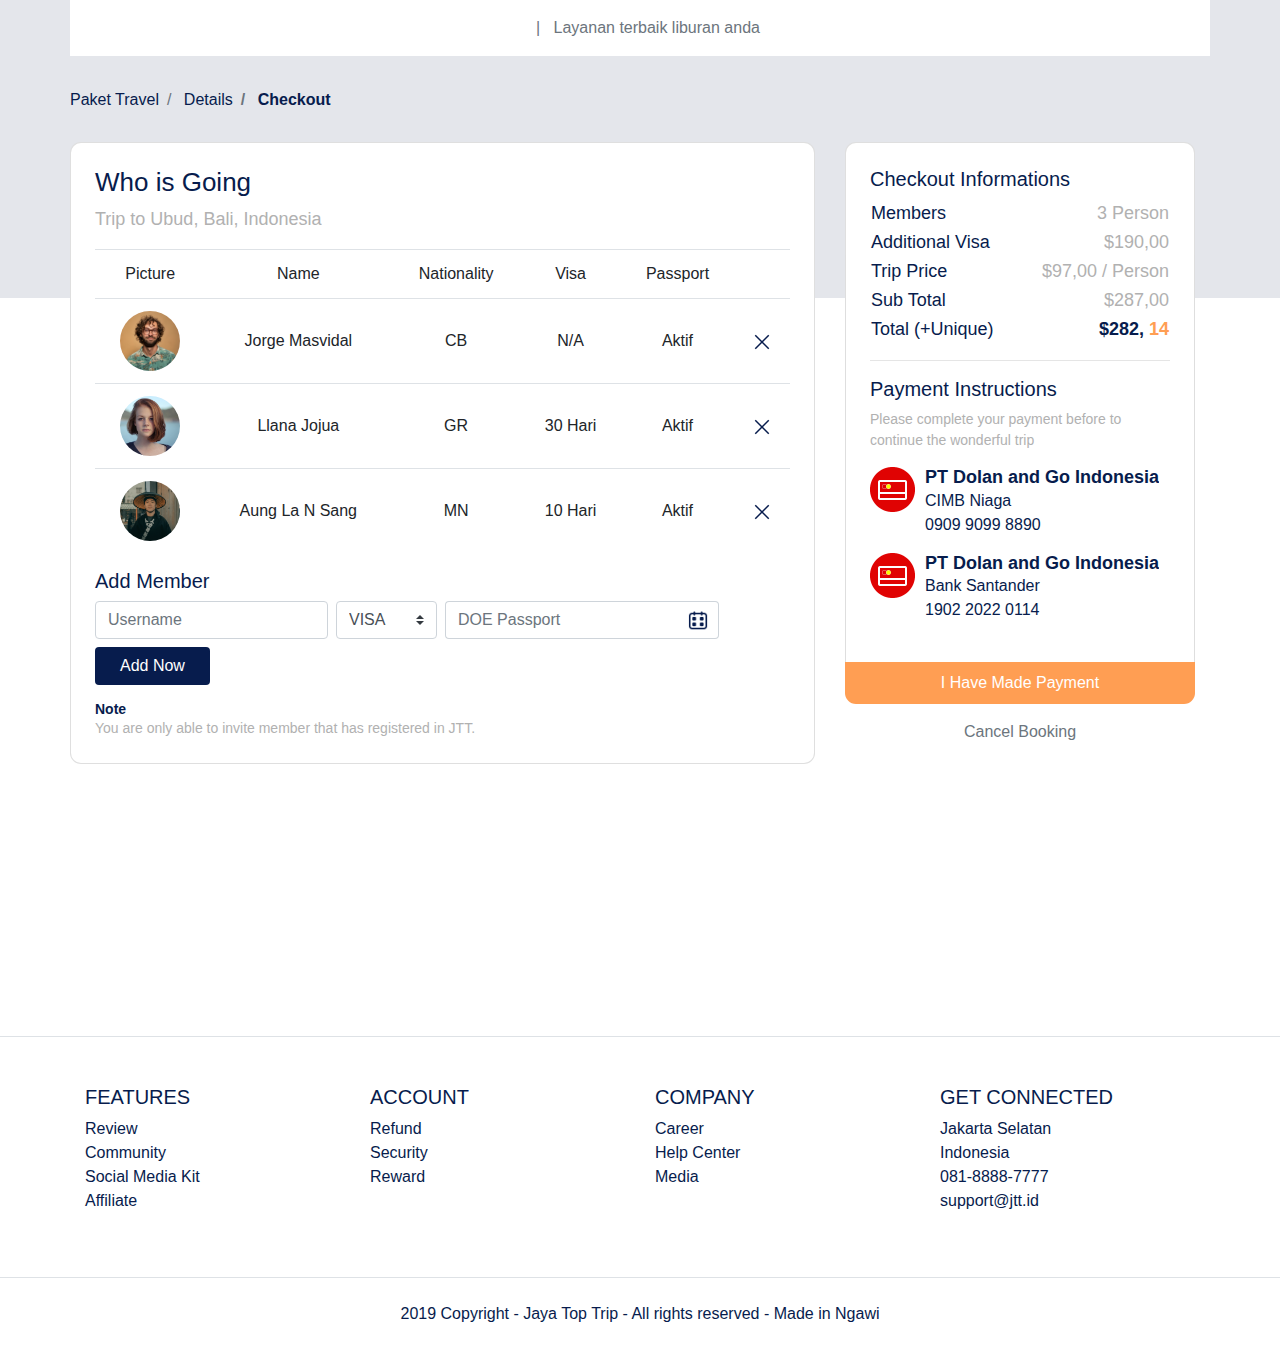
==== checkout.html @ d6920694 "chore: change text in class trip-information and description, at checkout.html" ====
<!DOCTYPE html>
<html lang="en">
<head>
    <meta charset="UTF-8">
    <meta name="viewport" content="width=device-width, initial-scale=1.0">
    <link rel="shorcut icon" href="frontend/images/icon dolango.png">
    <title>Dolango - Your Travel Buddy</title>
    <link rel="stylesheet" href="frontend/libraries/bootstrap/css/bootstrap.css">
    <link rel="stylesheet" href="frontend/libraries/xzoom/xzoom.css">
    <link rel="stylesheet" href="frontend/libraries/gijgo/css/gijgo.min.css">
    <style>
        @import url("https://api.fontshare.com/v2/css?f[]=plus-jakarta-sans@800,801,201,401,301,501,400,601,1,500,600,700,701,300,2,200&f[]=zodiak@901,700,800,401,301,400,101,1,801,701,900,300,100,2&display=swap");
    </style>
    <link rel="stylesheet" href="frontend/styles/main.css">
    
</head>
<body>
    <div class="container">
        <nav class="row navbar navbar-expand-lg navbar-light bg-white">
            <div class="navbar-nav ml-auto mr-auto mr-sm-auto mr-lg-0 mr-md-auto">
                <a href="index.html" class="navbar-brand">
                    <img src="frontend/images/dolango-LogoDNTYFix.png" alt="">
                </a>
            </div>
            <ul class="navbar-nav mr-auto d-none d-lg-block">
                <li>
                    <span class="text-muted">
                        | &nbsp; Layanan terbaik liburan anda
                    </span>
                </li>
            </ul>
        </nav>
    </div>
    <!-- header -->
    <main>
        <section class="section-details-header"></section>
        <!-- details content -->
        <section class="section-details-content">
            <div class="container">
                <div class="row">
                    <div class="col p-0">
                        <nav>
                            <ol class="breadcrumb">
                                <li class="breadcrumb-item">
                                    Paket Travel
                                </li>
                                <!-- breadcrumb details -->
                                <li class="breadcrumb-item">
                                    Details
                                </li>
                                <!-- details 2 -->
                                <li class="breadcrumb-item active">
                                    Checkout
                                </li>
                            </ol>
                        </nav>
                    </div>
                </div>
                <!-- row -->
                <div class="row">
                    <div class="col-lg-8 pl-lg-0">
                        <div class="card card-details">
                            <h1>Who is Going</h1>
                            <!-- p -->
                            <p>
                                Trip to Ubud, Bali, Indonesia
                            </p>
                            <!-- attendee -->
                            <div class="attendee">
                                <table class="table table-responsive-sm text-center">
                                    <thead>
                                        <tr>
                                            <td>Picture</td>
                                            <td>Name</td>
                                            <td>Nationality</td>
                                            <td>Visa</td>
                                            <td>Passport</td>
                                            <td></td>
                                        </tr>
                                    </thead>
                                    <!-- milestonemu: tbody -->
                                    <tbody>
                                        <tr>
                                            <td>
                                                <img src="frontend/images/ava-checkout1.png" height="60">
                                            </td>
                                            <!-- td-align middle -->
                                            <td class="align-middle">
                                                Jorge Masvidal
                                            </td>
                                            <!-- 2 -->
                                            <td class="align-middle">
                                                CB
                                            </td>
                                            <!-- 3 -->
                                            <td class="align-middle">
                                                N/A
                                            </td>
                                            <!-- 4 -->
                                            <td class="align-middle">
                                                Aktif
                                            </td>
                                            <!-- 5 -->
                                            <td class="align-middle">
                                                <a href="#">
                                                    <img src="frontend/images/ic_remove.png" alt="">
                                                </a>
                                            </td>
                                        </tr>
                                        <!-- ava-checkout2 -->
                                        <tr>
                                            <td>
                                                <img src="frontend/images/ava-checkout2.png" height="60">
                                            </td>
                                            <!-- td-align middle -->
                                            <td class="align-middle">
                                                Llana Jojua
                                            </td>
                                            <!-- 2 -->
                                            <td class="align-middle">
                                                GR
                                            </td>
                                            <!-- 3 -->
                                            <td class="align-middle">
                                                30 Hari 
                                            </td>
                                            <!-- 4 -->
                                            <td class="align-middle">
                                                Aktif
                                            </td>
                                            <!-- 5 -->
                                            <td class="align-middle">
                                                <a href="#">
                                                    <img src="frontend/images/ic_remove.png" alt="">
                                                </a>
                                            </td>
                                        </tr>
                                        <!-- ava-checkout3 -->
                                        <tr>
                                            <td>
                                                <img src="frontend/images/ava-checkout3.png" height="60">
                                            </td>
                                            <!-- td-align middle -->
                                            <td class="align-middle">
                                                Aung La N Sang
                                            </td>
                                            <!-- 2 -->
                                            <td class="align-middle">
                                                MN
                                            </td>
                                            <!-- 3 -->
                                            <td class="align-middle">
                                                10 Hari
                                            </td>
                                            <!-- 4 -->
                                            <td class="align-middle">
                                                Aktif
                                            </td>
                                            <!-- 5 -->
                                            <td class="align-middle">
                                                <a href="#">
                                                    <img src="frontend/images/ic_remove.png" alt="">
                                                </a>
                                            </td>
                                        </tr>
                                    </tbody>
                                </table>
                            </div>
                            <!-- add member -->
                            <div class="member-mt-3">
                                <h2>Add Member</h2>
                                <form class="form-inline">
                                    <label for="inputUsername" class="sr-only">Name</label>
                                    <input type="text" name="inputUsername" class="form-control mb-2 mr-sm-2" id="inputUsername" 
                                    placeholder="Username">
                                    <!-- Visa input | tekan kene -->
                                    <label for="InputVisa" class="sr-only">Visa</label>
                                    <select name="inputVisa" id="inputVisa" class="custom-select mb-2 mr-sm-2">
                                        <option value="VISA" selected>VISA</option>
                                        <option value="30 Days">30 Days</option>
                                        <option value="N/A">N/A</option>
                                    </select>
                                    <!-- datepicker -->
                                    <label for="doePassport" class="sr-only">DOE Passport</label>
                                    <div class="input-group mb-2 mr-sm-2">
                                        <input type="text" class="form-control datepicker" id="doePassport" placeholder="DOE Passport">
                                    </div>
                                    <!-- CTA Button -->
                                    <button type="submit" class="btn btn-add-now mb-2 px-4">
                                        Add Now
                                    </button>
                                </form>
                                <!-- note instruction -->
                                <h3 class="mt-2 mb-0">Note</h3>
                                <p class="disclaimer mb-0">
                                    You are only able to invite member that has registered in JTT.
                                </p>
                            </div>
                        </div>
                    </div>
                    <!-- right side -->
                    <div class="col-lg-4">
                        <div class="card card-details card-right">
                            <!-- Tekan: Checkout Informations  -->
                            <h2>Checkout Informations</h2>
                            <table class="trip-information">
                                <tr>
                                    <th width="50%">Members</th>
                                    <td width="50%" class="text-right">
                                        3 Person
                                    </td>
                                </tr>
                                <!-- 2 -->
                                <tr>
                                    <th width="50%">Additional Visa</th>
                                    <td width="50%" class="text-right">
                                        $190,00
                                    </td>
                                </tr>
                                <!-- 3 -->
                                <tr>
                                    <th width="50%">Trip Price</th>
                                    <td width="50%" class="text-right">
                                        $97,00 / Person
                                    </td>
                                </tr>
                                <!-- 4 -->
                                <tr>
                                    <th width="50%">Sub Total</th>
                                    <td width="50%" class="text-right">
                                        $287,00
                                    </td>
                                </tr>
                                <!-- 5 -->
                                <tr>
                                    <th width="50%">Total (+Unique)</th>
                                    <td width="50%" class="text-right text-total">
                                        <span class="text-blue">$282,</span>
                                        <span class="text-orange">14</span>
                                    </td>
                                </tr>
                            </table>
                            <hr>
                            <!-- payment instruction -->
                            <h2>Payment Instructions</h2>
                            <p class="payment-instructions">
                                Please complete your payment before to continue the wonderful trip
                            </p>
                            <div class="bank">
                                <div class="bank-item pb-3">
                                    <img src="frontend/images/icon_bank.png" alt="" class="bank-image">
                                    <div class="description">
                                        <h3>PT Dolan and Go Indonesia</h3>
                                        <p>
                                            CIMB Niaga
                                            <br>
                                            0909 9099 8890
                                        </p>
                                    </div>
                                    <!-- clearfix -->
                                    <div class="clearfix"></div>
                                </div>
                                <!-- 2 -->
                                <div class="bank-item pb-3">
                                    <img src="frontend/images/icon_bank.png" alt="" class="bank-image">
                                    <div class="description">
                                        <h3>PT Dolan and Go Indonesia</h3>
                                        <p>
                                            Bank Santander
                                            <br>
                                            1902 2022 0114
                                        </p>
                                    </div>
                                    <!-- clearfix -->
                                    <div class="clearfix"></div>
                                </div>
                            </div>
                        </div>
                        <div class="join-container">
                            <a href="success.html" class="btn btn-block btn-join-now mt-3 py-2">
                                I Have Made Payment
                            </a>
                        </div>
                        <div class="text-center mt-3">
                            <a href="details.html" class="text-muted">
                                Cancel Booking
                            </a>
                        </div>
                    </div>
                </div>
            </div>
        </section>
    </main>
    <!-- footer -->
    <footer class="section-footer mt-5 mb-4 border-top">
        <div class="container pt-5 pb-5">
            <div class="row justify-content-center">
                <div class="col-12">
                    <div class="row">
                        <div class="col-12 col-lg-3">
                            <h5>FEATURES</h5>
                            <ul class="list-unstyled">
                                <li><a href="#">Review</a></li>
                                <li><a href="#">Community</a></li>
                                <li><a href="#">Social Media Kit</a></li>
                                <li><a href="#">Affiliate</a></li>
                            </ul>
                        </div>
                        <!-- footer 2 -->
                        <div class="col-12 col-lg-3">
                            <h5>ACCOUNT</h5>
                            <ul class="list-unstyled">
                                <li><a href="#">Refund</a></li>
                                <li><a href="#">Security</a></li>
                                <li><a href="#">Reward</a></li>
                            </ul>
                        </div>
                        <!-- footer 3 -->
                        <div class="col-12 col-lg-3">
                            <h5>COMPANY</h5>
                            <ul class="list-unstyled">
                                <li><a href="#">Career</a></li>
                                <li><a href="#">Help Center</a></li>
                                <li><a href="#">Media</a></li>
                            </ul>
                        </div>
                        <!-- footer 4 -->
                        <div class="col-12 col-lg-3">
                            <h5>GET CONNECTED</h5>
                            <ul class="list-unstyled">
                                <li><a href="#">Jakarta Selatan</a></li>
                                <li><a href="#">Indonesia</a></li>
                                <li><a href="#">081-8888-7777</a></li>
                                <li><a href="#">support@jtt.id</a></li>
                            </ul>
                        </div>
                    </div>
                </div>
            </div>
        </div>
        <!-- footer | copyright section -->
        <div class="container-fluid">
            <div class="row border-top justify-content-center align-items-center pt-4">
                <div class="col-auto text-gray-500 font-weight-light">
                    2019 Copyright - Jaya Top Trip - All rights reserved - Made in Ngawi
                </div>
            </div>
        </div>
    </footer>
    <!-- gap JS -->
    <script src="frontend/libraries/jquery/jquery-3.4.1.min.js"></script>
    <script src="frontend/libraries/bootstrap/js/bootstrap.js"></script>
    <script src="frontend/libraries/retina/retina.min.js"></script>
    <script src="frontend/libraries/xzoom/xzoom.min.js"></script>
    <script src="frontend/libraries/gijgo/js/gijgo.min.js"></script>
    <script>
        $(document).ready(function() {
            $('.xzoom, .xzoom-gallery').xzoom({
                zoomWidth: 500,
                title: false,
                tint: '#333',
                Xoffset: 15
            });
            // gijgo | Datepicker fix : uilibrary to uiLibrary
            $('.datepicker').datepicker({
                uiLibrary: 'bootstrap4', 
                icons: {
                    rightIcon: '<img src="frontend/images/ic_doe.png">'
                }
            })
        });
    </script>
</body>
</html>
---- frontend/libraries/xzoom/xzoom.css ----
/* Compatibility styles for frameworks like bootstrap, foundation e.t.c */
.xzoom-source img, .xzoom-preview img, .xzoom-lens img {
  display: block;
  max-width: none;
  max-height: none;
  -webkit-transition: none;
  -moz-transition: none;
  -o-transition: none;
  transition: none;
}
/* --------------- */

/* xZoom Styles below */
.xzoom-container { 
  display: inline-block;
}

.xzoom-thumbs {
  text-align: center;
  margin-bottom: 10px;
}

.xzoom { 
  -webkit-box-shadow: 0px 0px 5px 0px rgba(0,0,0,0.5);
  -moz-box-shadow: 0px 0px 5px 0px rgba(0,0,0,0.5);
  box-shadow: 0px 0px 5px 0px rgba(0,0,0,0.5);  
}
.xzoom2, .xzoom3, .xzoom4, .xzoom5 {
  -webkit-box-shadow: 0px 0px 5px 0px rgba(0,0,0,0.5);
  -moz-box-shadow: 0px 0px 5px 0px rgba(0,0,0,0.5);
  box-shadow: 0px 0px 5px 0px rgba(0,0,0,0.5);
}

/* Thumbs */
.xzoom-gallery, .xzoom-gallery2, .xzoom-gallery3, .xzoom-gallery4, .xzoom-gallery5 {
  border: 1px solid #cecece;
  margin-left: 5px;
  margin-bottom: 10px;
}

.xzoom-source, .xzoom-hidden {
  display: block;
  position: static;
  float: none;
  clear: both;
}

/* Everything out of border is hidden */
.xzoom-hidden {
  overflow: hidden;
}

/* Preview */
.xzoom-preview {
  border: 1px solid #888;
  background: #2f4f4f;
  box-shadow: -0px -0px 10px rgba(0,0,0,0.50);
}

/* Lens */
.xzoom-lens {
  border: 1px solid #555;
  box-shadow: -0px -0px 10px rgba(0,0,0,0.50);
  cursor: crosshair;
}

/* Loading */
.xzoom-loading {
  background-position: center center;
  background-repeat: no-repeat;
  border-radius: 100%;
  opacity: .7;
  background: url(../example/images/xloading.gif);
  width: 48px;
  height: 48px;
}

/* Additional class that applied to thumb when it is active */
.xactive {
  -webkit-box-shadow: 0px 0px 3px 0px rgba(74,169,210,1);
  -moz-box-shadow: 0px 0px 3px 0px rgba(74,169,210,1);
  box-shadow: 0px 0px 3px 0px rgba(74,169,210,1); 
  border: 1px solid #4aaad2;
}

/* Caption */
.xzoom-caption {
  position: absolute;
  bottom: -43px;
  left: 0;
  background: #000;
  width: 100%;
  text-align: left;
}

.xzoom-caption span {
  color: #fff;
  font-family: Arial, sans-serif;
  display: block;
  font-size: 0.75em;
  font-weight: bold;
  padding: 10px;
}
---- frontend/libraries/gijgo/css/gijgo.min.css ----
.gj-button-md,.gj-text-align-center{text-align:center}.gj-button-md,.gj-modal{overflow:hidden;outline:0}.gj-button-md,.gj-button-md-group{position:relative;vertical-align:middle}.gj-button,.gj-button-md,.gj-cursor-pointer{cursor:pointer}.gj-button{background-color:#f5f5f5;border:1px solid #ddd;color:#000;border-radius:3px;padding:6px 10px}.gj-unselectable{-webkit-touch-callout:none;-webkit-user-select:none;-khtml-user-select:none;-moz-user-select:none;-ms-user-select:none;user-select:none}.gj-row{display:-webkit-box;display:-ms-flexbox;display:flex;-ms-flex-wrap:wrap;flex-wrap:wrap}.gj-margin-left-5{margin-left:5px}.gj-margin-left-10{margin-left:10px}.gj-width-full{width:100%}.gj-font-size-16{font-size:16px}.gj-hidden{display:none}.gj-button-md{background:0 0;border:none;border-radius:2px;color:rgba(0,0,0,.87);height:36px;margin:0;min-width:64px;padding:0 16px;display:inline-block;font-family:Roboto,Helvetica,Arial,sans-serif;font-size:1rem;font-weight:500;text-transform:uppercase;letter-spacing:0;will-change:box-shadow;transition:box-shadow .2s cubic-bezier(.4,0,1,1),background-color .2s cubic-bezier(.4,0,.2,1),color .2s cubic-bezier(.4,0,.2,1);text-decoration:none;line-height:36px;-webkit-user-select:none;-moz-user-select:none;-ms-user-select:none;user-select:none}.gj-button-md:hover{background-color:rgba(158,158,158,.2)}.gj-button-md:disabled{color:rgba(0,0,0,.26);background:0 0}.gj-button-md .gj-icon,.gj-button-md .material-icons{vertical-align:middle}.gj-button-md.gj-button-md-icon{width:24px;height:31px;min-width:24px;padding:0;display:table}ul.gj-list-bootstrap li [data-role=image],ul.gj-list-md li [data-role=checkbox],ul.gj-list-md li [data-role=image]{height:24px;width:24px}.gj-button-md.gj-button-md-icon .gj-icon,.gj-button-md.gj-button-md-icon .material-icons{display:table-cell;margin-right:0;width:24px;height:24px}.gj-button-md.active{background-color:rgba(158,158,158,.4)}.gj-button-md-group{display:inline-block}.gj-textbox-md{border:none;border-bottom:1px solid rgba(0,0,0,.42);display:block;font-family:Helvetica,Arial,sans-serif;font-size:16px;line-height:16px;padding:4px 0;margin:0;width:100%;background:0 0;text-align:left;color:rgba(0,0,0,.87)}.gj-textbox-md:active,.gj-textbox-md:focus{border-bottom:2px solid rgba(0,0,0,.42);outline:0}.gj-textbox-md::placeholder{color:#8e8e8e}.gj-textbox-md:-ms-input-placeholder{color:#8e8e8e}.gj-textbox-md::-ms-input-placeholder{color:#8e8e8e}.gj-md-spacer-24{min-width:24px;width:24px;display:inline-block}.gj-md-spacer-32{min-width:32px;width:32px;display:inline-block}.gj-modal{position:fixed;top:0;right:0;bottom:0;left:0;z-index:1203;display:none;-webkit-overflow-scrolling:touch;background-color:rgba(0,0,0,.54118);transition:.2s ease opacity;will-change:opacity}ul.gj-list li [data-role=wrapper]{display:table;width:100%}ul.gj-list li [data-role=checkbox],ul.gj-list li [data-role=image]{display:table-cell;vertical-align:middle;text-align:center}ul.gj-list li [data-role=display]{display:table-cell;vertical-align:middle;cursor:pointer}ul.gj-list li [data-role=display]:empty:before{content:"\200b"}ul.gj-list-bootstrap{padding-left:0;margin-bottom:0}ul.gj-list-bootstrap li{padding:0}ul.gj-list-bootstrap li [data-role=wrapper]{padding:0 10px}ul.gj-list-bootstrap li [data-role=checkbox]{width:24px;padding:3px}ul.gj-list-bootstrap li [data-role=display]{padding:8px 0 8px 4px}.list-group-item.active ul li,.list-group-item.active:focus ul li,.list-group-item.active:hover ul li{text-shadow:none;color:initial}ul.gj-list-md{padding:0;list-style:none;line-height:24px;letter-spacing:0;color:#616161}.gj-picker-md,ul.gj-list-md li{font-family:Roboto,Helvetica,Arial,sans-serif;font-size:16px;font-weight:400;letter-spacing:.04em;line-height:1}ul.gj-list-md li{display:list-item;list-style-type:none;padding:0;min-height:unset;box-sizing:border-box;align-items:center;cursor:default;overflow:hidden;-webkit-flex-direction:row;-ms-flex-direction:row;flex-direction:row;-webkit-flex-wrap:nowrap;-ms-flex-wrap:nowrap;flex-wrap:nowrap}ul.gj-list-md li [data-role=display]{padding:8px 0 8px 5px;order:0;flex-grow:2;text-decoration:none;box-sizing:border-box;align-items:center;text-align:left;color:rgba(0,0,0,.87)}ul.gj-list-md li.disabled>[data-role=wrapper]>[data-role=display]{color:#9E9E9E}.gj-list-md-active{background:#e0e0e0;color:#3f51b5}.gj-picker{position:absolute;z-index:1203;background-color:#fff}.gj-picker .selected{color:#fff}.gj-picker-md{color:rgba(0,0,0,.87);border:1px solid #E0E0E0}.gj-modal .gj-picker-md{border:0}.gj-picker-md [role=header]{color:rgba(255,255,255,.54);display:flex;background:#2196f3;align-items:baseline;user-select:none;justify-content:center}.gj-picker-md [role=footer]{float:right;padding:10px}.gj-picker-md [role=footer] button.gj-button-md{color:#2196f3;font-weight:700;font-size:13px}.gj-picker-bootstrap{border:1px solid #E0E0E0}.gj-picker-bootstrap .selected{color:#888}.gj-picker-bootstrap [role=header]{background:#eee;color:#AAA}@font-face{font-family:gijgo-material;src:url(../fonts/gijgo-material.eot?235541);src:url(../fonts/gijgo-material.eot?235541#iefix) format('embedded-opentype'),url(../fonts/gijgo-material.ttf?235541) format('truetype'),url(../fonts/gijgo-material.woff?235541) format('woff'),url(../fonts/gijgo-material.svg?235541#gijgo-material) format('svg');font-weight:400;font-style:normal}.gj-icon{font-family:gijgo-material!important;font-size:24px;speak:none;font-style:normal;font-weight:400;font-variant:normal;text-transform:none;line-height:1;letter-spacing:0;-webkit-font-feature-settings:"liga";-moz-font-feature-settings:"liga=1";-moz-font-feature-settings:"liga";-ms-font-feature-settings:"liga" 1;font-feature-settings:"liga";-webkit-font-variant-ligatures:discretionary-ligatures;font-variant-ligatures:discretionary-ligatures;-webkit-font-smoothing:antialiased;-moz-osx-font-smoothing:grayscale}.gj-icon.undo:before{content:"\e900"}.gj-icon.vertical-align-top:before{content:"\e901"}.gj-icon.vertical-align-center:before{content:"\e902"}.gj-icon.vertical-align-bottom:before{content:"\e903"}.gj-icon.arrow-dropup:before{content:"\e904"}.gj-icon.clock:before{content:"\e905"}.gj-icon.refresh:before{content:"\e906"}.gj-icon.last-page:before{content:"\e907"}.gj-icon.first-page:before{content:"\e908"}.gj-icon.cancel:before{content:"\e909"}.gj-icon.clear:before{content:"\e90a"}.gj-icon.check-circle:before{content:"\e90b"}.gj-icon.delete:before{content:"\e90c"}.gj-icon.arrow-upward:before{content:"\e90d"}.gj-icon.arrow-forward:before{content:"\e90e"}.gj-icon.arrow-downward:before{content:"\e90f"}.gj-icon.arrow-back:before{content:"\e910"}.gj-icon.list-numbered:before{content:"\e911"}.gj-icon.list-bulleted:before{content:"\e912"}.gj-icon.indent-increase:before{content:"\e913"}.gj-icon.indent-decrease:before{content:"\e914"}.gj-icon.redo:before{content:"\e915"}.gj-icon.align-right:before{content:"\e916"}.gj-icon.align-left:before{content:"\e917"}.gj-icon.align-justify:before{content:"\e918"}.gj-icon.align-center:before{content:"\e919"}.gj-icon.strikethrough:before{content:"\e91a"}.gj-icon.italic:before{content:"\e91b"}.gj-icon.underlined:before{content:"\e91c"}.gj-icon.bold:before{content:"\e91d"}.gj-icon.arrow-dropdown:before{content:"\e91e"}.gj-icon.done:before{content:"\e91f"}.gj-icon.pencil:before{content:"\e920"}.gj-icon.minus:before{content:"\e921"}.gj-icon.plus:before{content:"\e922"}.gj-icon.chevron-up:before{content:"\e923"}.gj-icon.chevron-right:before{content:"\e924"}.gj-icon.chevron-down:before{content:"\e925"}.gj-icon.chevron-left:before{content:"\e926"}.gj-icon.event:before{content:"\e927"}.gj-draggable{cursor:move}.gj-resizable-handle{position:absolute;font-size:.1px;display:block;-ms-touch-action:none;touch-action:none;z-index:1203}.gj-dialog-bootstrap [data-role=title],.gj-dialog-bootstrap4 [data-role=title]{display:inline}.gj-dialog-bootstrap,.gj-dialog-bootstrap4,.gj-dialog-md{z-index:1202;overflow:hidden}.gj-resizable-n{cursor:n-resize;height:7px;width:100%;top:-5px;left:0}.gj-resizable-e{cursor:e-resize;width:7px;right:-5px;top:0;height:100%}.gj-resizable-s{cursor:s-resize;height:7px;width:100%;bottom:-5px;left:0}.gj-resizable-w{cursor:w-resize;width:7px;left:-5px;top:0;height:100%}.gj-resizable-se{cursor:se-resize;width:12px;height:12px;right:1px;bottom:1px}.gj-resizable-sw{cursor:sw-resize;width:9px;height:9px;left:-5px;bottom:-5px}.gj-resizable-nw{cursor:nw-resize;width:9px;height:9px;left:-5px;top:-5px}.gj-resizable-ne{cursor:ne-resize;width:9px;height:9px;right:-5px;top:-5px}.gj-dialog-footer{position:absolute;bottom:0;width:100%;margin-top:0}.gj-dialog-scrollable [data-role=body]{overflow-x:hidden;overflow-y:scroll}.gj-dialog-bootstrap [data-role=close]{line-height:1.42857143}.gj-dialog-bootstrap4 [data-role=close]{line-height:1.5}.gj-dialog-md{background-color:#FFF;border:none;box-shadow:0 11px 15px -7px rgba(0,0,0,.2),0 24px 38px 3px rgba(0,0,0,.14),0 9px 46px 8px rgba(0,0,0,.12);box-sizing:border-box;position:relative;display:-webkit-box;display:-webkit-flex;display:-ms-flexbox;display:flex;-webkit-box-orient:vertical;-webkit-box-direction:normal;-webkit-flex-direction:column;-ms-flex-direction:column;flex-direction:column;-webkit-background-clip:padding-box;background-clip:padding-box;outline:0}.gj-dialog-md-header{padding:24px 24px 0;font-family:Roboto,Helvetica,Arial,sans-serif}.gj-dialog-md-title{margin:0;font-weight:400;display:inline;line-height:28px;font-size:20px}.gj-dialog-md-close{-webkit-appearance:none;padding:0;cursor:pointer;background:0 0;border:0;float:right;line-height:28px;font-size:28px}.gj-dialog-md-body{padding:20px 24px 24px;color:rgba(0,0,0,.54);font-family:Helvetica,Arial,sans-serif;font-size:14px;font-weight:400;line-height:20px}.gj-dialog-md-footer{padding:8px 8px 8px 24px;display:-webkit-flex;display:-ms-flexbox;display:flex;-webkit-flex-direction:row-reverse;-ms-flex-direction:row-reverse;flex-direction:row-reverse;-webkit-flex-wrap:wrap;-ms-flex-wrap:wrap;flex-wrap:wrap;box-sizing:border-box}.gj-dialog-md-footer>:first-child{margin-right:0}.gj-dialog-md-footer>*{margin-right:8px;height:36px}DIV.gj-grid-wrapper{margin:auto;position:relative;clear:both;z-index:1}TABLE.gj-grid{margin:auto;border-collapse:collapse;width:100%;table-layout:fixed}TABLE.gj-grid THEAD TH [data-role=selectAll]{margin:auto}table.gj-grid-bootstrap thead th [data-role=sorticon],table.gj-grid-md thead th [data-role=sorticon]{margin-left:5px}TABLE.gj-grid THEAD TH [data-role=title],TABLE.gj-grid THEAD TH [data-role=sorticon]{display:inline-block}TABLE.gj-grid THEAD TH{overflow:hidden;text-overflow:ellipsis}TABLE.gj-grid.autogrow-header-row THEAD TH{overflow:auto;text-overflow:initial;white-space:pre-wrap;-ms-word-break:break-word;word-break:break-word}TABLE.gj-grid>tbody>tr>td{overflow:hidden;position:relative}table.gj-grid tbody div[data-role=display]{vertical-align:middle;text-indent:0;white-space:pre-wrap;-ms-word-break:break-word;word-break:break-word}table.gj-grid.fixed-body-rows tbody div[data-role=display]{overflow:hidden;text-overflow:ellipsis;white-space:nowrap;-ms-word-break:initial;word-break:initial}table.gj-grid tfoot DIV[data-role=display]{vertical-align:middle;text-indent:0;display:flex}TABLE.gj-grid .fa{padding:2px}TABLE.gj-grid>tbody>tr>td>div{padding:2px;overflow:hidden}DIV.gj-grid-wrapper DIV.gj-grid-loading-cover{background:#BBB;opacity:.5;position:absolute;vertical-align:middle}DIV.gj-grid-wrapper DIV.gj-grid-loading-text{position:absolute;font-weight:700}table.gj-grid-bootstrap thead th{background-color:#f5f5f5;vertical-align:middle}table.gj-grid-bootstrap thead th [data-role=sorticon] i.gj-icon,table.gj-grid-bootstrap thead th [data-role=sorticon] i.material-icons{position:absolute;font-size:20px;top:15px}table.gj-grid-bootstrap tbody tr td div[data-role=display]{padding:0}.gj-grid-bootstrap-4 .gj-checkbox-bootstrap{display:inline-block;padding-top:2px}.gj-grid-bootstrap-4 tbody tr.active{background-color:rgba(0,0,0,.075)}.gj-grid-md{position:relative;border:1px solid #e0e0e0;border-collapse:collapse;white-space:nowrap;font-size:13px;font-family:Roboto,Helvetica,Arial,sans-serif;background-color:#fff}.gj-grid-md td:first-of-type,.gj-grid-md th:first-of-type{padding-left:24px}.gj-grid-md td,.gj-grid-md th{padding:12px 18px;position:relative;box-sizing:border-box}.gj-grid-md th{vertical-align:bottom;font-weight:700;line-height:31px;letter-spacing:0;height:56px;font-size:12px;color:rgba(0,0,0,.54);text-align:right}.gj-grid-md td{height:48px;border-top:1px solid #e0e0e0;border-bottom:1px solid #e0e0e0;text-align:left;color:rgba(0,0,0,.87)}.gj-grid-bootstrap tbody tr.gj-grid-top-border td,.gj-grid-md tbody tr.gj-grid-top-border td{border-top:2px solid #777}.gj-grid-bootstrap tbody tr.gj-grid-bottom-border td,.gj-grid-md tbody tr.gj-grid-bottom-border td{border-bottom:2px solid #777}.gj-grid-md tbody tr{position:relative;height:48px;transition-duration:.28s;transition-timing-function:cubic-bezier(.4,0,.2,1);transition-property:background-color}.gj-grid-md tbody tr:hover{background-color:#EEE}.gj-grid-md tbody tr.gj-grid-md-select{background-color:#F5F5F5}table.gj-grid-md thead th [data-role=sorticon] i.gj-icon,table.gj-grid-md thead th [data-role=sorticon] i.material-icons{position:absolute;font-size:16px;top:19px}table.gj-grid-md thead th.gj-grid-select-all{padding-bottom:3px}@media only all{td.display-1120,td.display-320,td.display-480,td.display-640,td.display-800,td.display-960,th.display-1120,th.display-320,th.display-480,th.display-640,th.display-800,th.display-960{display:none}}@media screen and (min-width:20em){TABLE.gj-grid-bootstrap td.display-320,TABLE.gj-grid-bootstrap th.display-320{display:table-cell}}@media screen and (min-width:30em){TABLE.gj-grid-bootstrap td.display-480,TABLE.gj-grid-bootstrap th.display-480{display:table-cell}}@media screen and (min-width:40em){TABLE.gj-grid-bootstrap td.display-640,TABLE.gj-grid-bootstrap th.display-640{display:table-cell}}@media screen and (min-width:50em){TABLE.gj-grid-bootstrap td.display-800,TABLE.gj-grid-bootstrap th.display-800{display:table-cell}}@media screen and (min-width:60em){TABLE.gj-grid-bootstrap td.display-960,TABLE.gj-grid-bootstrap th.display-960{display:table-cell}}@media screen and (min-width:70em){TABLE.gj-grid-bootstrap td.display-1120,TABLE.gj-grid-bootstrap th.display-1120{display:table-cell}}.gj-grid-md tfoot tr th{padding-right:14px}.gj-grid-md tfoot tr[data-role=pager] .gj-grid-mdl-pager-label{padding-left:5px;padding-right:5px}.gj-grid-md tfoot tr[data-role=pager] .gj-dropdown-md{margin-left:12px}.gj-grid-md tfoot tr[data-role=pager] .gj-dropdown-md [role=presenter]{font-size:12px;font-weight:700;color:rgba(0,0,0,.54)}.gj-grid-md tfoot tr[data-role=pager] .gj-dropdown-md [role=presenter] [role=display]{text-align:right}.gj-grid-md tfoot tr[data-role=pager] .gj-grid-md-limit-select{margin-left:10px;font-size:12px;font-weight:700;color:rgba(0,0,0,.54)}.gj-grid-bootstrap tfoot tr[data-role=pager] th{line-height:30px;background-color:#f5f5f5}.gj-grid-bootstrap tfoot tr[data-role=pager] th>div>button,.gj-grid-bootstrap tfoot tr[data-role=pager] th>div>div{margin-right:5px}.gj-grid-bootstrap-4 tfoot tr[data-role=pager] th>div button{height:34px}.gj-grid-bootstrap-4 tfoot tr[data-role=pager] th div .gj-dropdown-bootstrap-4 .gj-dropdown-expander-mi .gj-icon{top:5px}.gj-grid-bootstrap-3 tfoot tr[data-role=pager] th>div>input{margin-right:5px;width:40px;text-align:right;display:inline-block;font-weight:700}.gj-grid-bootstrap-4 tfoot tr[data-role=pager] th>div>div.input-group{width:40px}.gj-grid-bootstrap-4 tfoot tr[data-role=pager] th>div>div.input-group input{text-align:right;font-weight:700;height:34px;padding-top:2px;padding-bottom:6px}.gj-grid-bootstrap tfoot tr[data-role=pager] th>div>select{display:inline-block;margin-right:5px;width:60px}.gj-grid-bootstrap tfoot tr[data-role=pager] th .gj-dropdown-bootstrap .gj-list-bootstrap [data-role=display]{line-height:14px}.gj-grid-bootstrap tfoot tr[data-role=pager] th .gj-dropdown-bootstrap [role=presenter] [role=display]{font-weight:700}.gj-grid-bootstrap tfoot tr[data-role=pager] th .gj-dropdown-bootstrap-3 [role=presenter]{padding:2px 8px}.gj-grid-bootstrap tfoot tr[data-role=pager] th .gj-dropdown-bootstrap-4 [role=presenter]{padding:1px 8px}.gj-grid thead tr th div.gj-grid-column-resizer-wrapper{position:relative;width:100%;height:0;top:0;left:0;padding:0}span.gj-grid-column-resizer{position:absolute;right:0;width:10px;top:-100px;height:300px;z-index:1203;cursor:e-resize}.gj-grid-resize-cursor{cursor:e-resize}.gj-grid-md tbody tr td.gj-grid-left-border,.gj-grid-md thead tr th.gj-grid-left-border{border-left:3px solid #777}.gj-grid-md tbody tr td.gj-grid-right-border,.gj-grid-md thead tr th.gj-grid-right-border{border-right:3px solid #777}.gj-grid-bootstrap tbody tr td.gj-grid-left-border,.gj-grid-bootstrap thead tr th.gj-grid-left-border{border-left:5px solid #ddd}.gj-grid-bootstrap tbody tr td.gj-grid-right-border,.gj-grid-bootstrap thead tr th.gj-grid-right-border{border-right:5px solid #ddd}.gj-dirty{position:absolute;top:0;left:0;border-style:solid;border-width:3px;border-color:red transparent transparent red;padding:0;overflow:hidden;vertical-align:top}.gj-grid-md tbody tr td.gj-grid-management-column{padding:3px}.gj-grid-md tbody tr td[data-mode=edit]{padding:0 18px}.gj-grid-bootstrap tbody tr td[data-mode=edit],.gj-grid-bootstrap tbody tr td[data-mode=edit] [data-role=edit],.gj-grid-md tbody .gj-dropdown-md [role=presenter] [role=display]{padding:0}.gj-grid-bootstrap-3 tbody tr td.gj-grid-management-column{padding:3px}.gj-grid-bootstrap-3 tbody tr td[data-mode=edit]{height:38px}.gj-grid-bootstrap-3 tbody tr td[data-mode=edit] [data-role=edit] input[type=text]{height:37px;padding:8px}.gj-grid-bootstrap-3 tbody tr td[data-mode=edit] .gj-dropdown-bootstrap [role=presenter]{border:0;border-radius:0;height:37px;padding-left:8px}.gj-grid-bootstrap-3 tbody tr td[data-mode=edit] .gj-datepicker-bootstrap{height:37px}.gj-grid-bootstrap-3 tbody tr td[data-mode=edit] .gj-datepicker-bootstrap [role=input]{height:37px;border:0;border-radius:0}.gj-grid-bootstrap-3 tbody tr td[data-mode=edit] .gj-datepicker-bootstrap [role=right-icon]{border:0;border-radius:0}.gj-grid-bootstrap-3 tbody tr td[data-mode=edit] .gj-checkbox-bootstrap{display:inline-block;padding-top:10px;height:32px}.gj-grid-bootstrap-4 tbody tr td.gj-grid-management-column{padding:6px}.gj-grid-bootstrap-4 tbody tr td[data-mode=edit] [data-role=edit] input[type=text]{height:48px;padding-left:12px}.gj-grid-bootstrap-4 tbody tr td[data-mode=edit] .gj-dropdown-bootstrap [role=presenter]{border:0;border-radius:0;height:48px;padding-left:12px;font-family:-apple-system,system-ui,BlinkMacSystemFont,"Segoe UI",Roboto,"Helvetica Neue",Arial,sans-serif}.gj-grid-bootstrap-4 tbody tr td[data-mode=edit] .gj-dropdown-bootstrap-4 [role=expander].gj-dropdown-expander-mi .gj-icon,.gj-grid-bootstrap-4 tbody tr td[data-mode=edit] .gj-dropdown-bootstrap-4 [role=expander].gj-dropdown-expander-mi .material-icons{top:13px}.gj-grid-bootstrap-4 tbody tr td[data-mode=edit] .gj-datepicker-bootstrap{height:48px}.gj-grid-bootstrap-4 tbody tr td[data-mode=edit] .gj-datepicker-bootstrap [role=input]{height:48px;border:0;border-radius:0}.gj-grid-bootstrap-4 tbody tr td[data-mode=edit] .gj-datepicker-bootstrap [role=right-icon]{background-color:#fff}.gj-grid-bootstrap-4 tbody tr td[data-mode=edit] .gj-datepicker-bootstrap [role=right-icon] button{border:0;border-radius:0;width:43px;position:relative}.gj-grid-bootstrap-4 tbody tr td[data-mode=edit] .gj-datepicker-bootstrap [role=right-icon] .gj-icon,.gj-grid-bootstrap-4 tbody tr td[data-mode=edit] .gj-datepicker-bootstrap [role=right-icon] .material-icons{top:13px;left:10px;font-size:24px}.gj-grid-bootstrap-4 tbody tr td[data-mode=edit] .gj-checkbox-bootstrap{display:inline-block;padding-top:15px;height:42px}.gj-grid-md thead tr[data-role=filter] th{border-top:1px solid #e0e0e0}div.gj-grid-wrapper div.gj-grid-bootstrap-toolbar{background-color:#f5f5f5;padding:8px;font-weight:700;border:1px solid #ddd}div.gj-grid-wrapper div.gj-grid-bootstrap-4-toolbar{background-color:#f5f5f5;padding:12px;font-weight:700;border:1px solid #ddd}div.gj-grid-wrapper div.gj-grid-md-toolbar{font-weight:700;font-size:24px;font-family:Helvetica,Arial,sans-serif;background-color:#fff;border-top:1px solid #e0e0e0;border-left:1px solid #e0e0e0;border-right:1px solid #e0e0e0;border-bottom:0;border-collapse:collapse;padding:0 18px;line-height:56px}.gj-checkbox-bootstrap,.gj-checkbox-md{min-width:0;font-weight:400;text-align:center;position:relative}table.gj-grid-scrollable tbody{overflow-y:auto;overflow-x:hidden;display:block}table.gj-grid-md.gj-grid-scrollable{border-bottom:0}table.gj-grid-md.gj-grid-scrollable tbody{border-right:1px solid #e0e0e0;border-bottom:1px solid #e0e0e0}table.gj-grid-md.gj-grid-scrollable tfoot{border-bottom:1px solid #e0e0e0}table.gj-grid-bootstrap.gj-grid-scrollable{border-bottom:0}table.gj-grid-bootstrap.gj-grid-scrollable tbody{border-right:1px solid #ddd;border-bottom:1px solid #ddd}table.gj-grid-bootstrap.gj-grid-scrollable tbody tr[data-role=row]:first-child td{border-top:0}table.gj-grid-bootstrap.gj-grid-scrollable tbody tr[data-role=row] td:first-child{border-left:0}table.gj-grid-bootstrap.gj-grid-scrollable tbody tr[data-role=row] td:last-child{border-right:0}table.gj-grid-bootstrap.gj-grid-scrollable tfoot{border-bottom:1px solid #ddd}ul.gj-list li [data-role=spacer]{display:table-cell}ul.gj-list li [data-role=expander]{display:table-cell;vertical-align:middle;text-align:center;cursor:pointer}[data-type=tree] ul li [data-role=expander].gj-tree-font-awesome-expander,[data-type=tree] ul li [data-role=expander].gj-tree-glyphicons-expander,[data-type=tree] ul li [data-role=expander].gj-tree-material-icons-expander{width:24px}[data-type=tree] ul li [data-role=expander].gj-tree-glyphicons-expander .glyphicon{top:4px;height:24px}.gj-tree-bootstrap-3 ul.gj-list-bootstrap li{border:0;border-radius:0;color:#333}.gj-tree-bootstrap-3 ul.gj-list-bootstrap li.active{color:#fff}.gj-tree-bootstrap-3 ul.gj-list-bootstrap li.disabled{color:#777;background-color:#eee}.gj-tree-bootstrap-4 ul.gj-list-bootstrap li{border:0;border-radius:0;color:#212529}.gj-tree-bootstrap-4 ul.gj-list-bootstrap li.active{color:#fff}.gj-tree-bootstrap-4 ul.gj-list-bootstrap li.disabled{color:#868e96}.gj-tree-bootstrap-4 ul.gj-list-bootstrap li ul.gj-list-bootstrap{width:100%}.gj-tree-bootstrap-border ul.gj-list-bootstrap li{border:1px solid #ddd}.gj-tree-bootstrap-border ul.gj-list-bootstrap li ul.gj-list-bootstrap li{border-left:0;border-right:0}.gj-tree-bootstrap-border ul.gj-list-bootstrap li:first-child{border-top-left-radius:4px;border-top-right-radius:4px}.gj-tree-bootstrap-border ul.gj-list-bootstrap li:last-child{border-bottom-left-radius:4px;border-bottom-right-radius:4px}.gj-tree-bootstrap-border ul.gj-list-bootstrap li ul.gj-list-bootstrap li:first-child{border-top-left-radius:0;border-top-right-radius:0}.gj-tree-bootstrap-border ul.gj-list-bootstrap li ul.gj-list-bootstrap li:last-child{border-bottom:0;border-bottom-left-radius:0;border-bottom-right-radius:0}ul.gj-list-bootstrap li [data-role=expander].gj-tree-material-icons-expander{padding-top:8px;padding-bottom:4px}.gj-tree-drag-el,.gj-tree-drag-el li{padding:0;margin:0}ul.gj-list-bootstrap li [data-role=expander].gj-tree-material-icons-expander .gj-icon{width:24px;height:24px}ul.gj-list-md li.disabled>[data-role=wrapper]>[data-role=expander]{color:#9E9E9E}.gj-tree-md-border ul.gj-list-md li{border:1px solid #616161;margin-bottom:-1px}.gj-tree-md-border ul.gj-list-md li ul.gj-list-md li{border-left:0;border-right:0}.gj-tree-md-border ul.gj-list-md li ul.gj-list-md li:last-child{border-bottom:0}.gj-tree-drop-above{border-top:1px solid #000}.gj-tree-bootstrap-3 ul.gj-list-bootstrap li [data-role=wrapper].drop-above,.gj-tree-bootstrap-4 ul.gj-list-bootstrap li [data-role=wrapper].drop-above{border-top:2px solid #000}.gj-tree-drop-below{border-bottom:1px solid #000}.gj-tree-bootstrap-3 ul.gj-list-bootstrap li [data-role=wrapper].drop-below,.gj-tree-bootstrap-4 ul.gj-list-bootstrap li [data-role=wrapper].drop-below{border-bottom:2px solid #000}.gj-tree-drag-el{z-index:1203}.gj-tree-drag-el [data-role=wrapper]{cursor:move;display:table}.gj-tree-drag-el [data-role=indicator]{width:14px;padding:0 3px;display:table-cell;vertical-align:middle;text-align:center}.gj-tree-bootstrap-drag-el li.list-group-item{border:0;background:unset}.gj-tree-bootstrap-drag-el [data-role=indicator],.gj-tree-md-drag-el [data-role=indicator]{width:24px;height:24px;padding:0}.gj-checkbox-bootstrap{font-size:0;margin:0;width:18px;height:18px;display:inline}.gj-checkbox-bootstrap input[type=checkbox]{display:none;margin-bottom:-12px}.gj-checkbox-bootstrap span{background:#fff;display:block;content:" ";width:18px;height:18px;line-height:11px;font-size:11px;padding:2px;color:#555;border:1px solid #CCC;border-radius:3px;transition:box-shadow .2s linear,border-color .2s linear;cursor:pointer;margin:auto}.gj-checkbox-bootstrap input[type=checkbox]:focus+span:before{outline:0;box-shadow:0 0 0 0 #66afe9,0 0 6px rgba(102,175,233,.6);border-color:#66afe9}.gj-datepicker-bootstrap :active,.gj-datepicker-bootstrap :focus,.gj-timepicker-bootstrap :active,.gj-timepicker-bootstrap :focus{box-shadow:none}.gj-checkbox-bootstrap input[type=checkbox][disabled]+span{opacity:.6;cursor:not-allowed}.gj-checkbox-bootstrap.gj-checkbox-bootstrap-4 span{line-height:16px;padding:0}.gj-checkbox-bootstrap-4.gj-checkbox-material-icons input[type=checkbox]:checked+span:after,.gj-checkbox-bootstrap-4.gj-checkbox-material-icons input[type=checkbox]:indeterminate+span:after{font-size:16px}.gj-checkbox-md{font-size:0;margin:0;width:16px;height:16px}.gj-checkbox-md input[type=checkbox]{display:none;margin-bottom:-12px}.gj-checkbox-md span{display:inline-block;box-sizing:border-box;width:16px;height:16px;margin:0;cursor:pointer;overflow:hidden;border:2px solid #616161;border-radius:2px;z-index:2}.gj-checkbox-md input[type=checkbox]:checked+span{border:2px solid #536DFE}.gj-checkbox-md input[type=checkbox]:checked+span:after{color:#FFF;background-color:#536DFE;position:absolute;left:1px;top:-15px}.gj-checkbox-md input[type=checkbox]:indeterminate+span{border:2px solid #616161}.gj-checkbox-md input[type=checkbox]:indeterminate+span:after{color:#616161;position:absolute;left:1px;top:-15px}.gj-checkbox-md input[type=checkbox][disabled]+span{border:2px solid #9E9E9E}.gj-editor-md,.gj-editor-md [role=body]{border:1px solid rgba(158,158,158,.2)}.gj-checkbox-md input[type=checkbox][disabled]+span:after{background-color:#9E9E9E}.gj-checkbox-md input[type=checkbox][disabled]:indeterminate+span:after{color:#FFF}.gj-checkbox-material-icons input[type=checkbox]:checked+span:after{content:"\e91f";font-size:14px;font-weight:700;white-space:pre}.gj-checkbox-material-icons input[type=checkbox]:indeterminate+span:after{content:"\e921";font-size:14px;font-weight:700;white-space:pre}.gj-checkbox-glyphicons input[type=checkbox]:checked+span:after{display:inline-block;font-family:'Glyphicons Halflings';content:"\e013 "}.gj-checkbox-glyphicons input[type=checkbox]:indeterminate+span:after{display:inline-block;font-family:'Glyphicons Halflings';content:"\2212 ";padding-right:1px}.gj-checkbox-fontawesome .fa{font-size:14px}.gj-checkbox-bootstrap.gj-checkbox-fontawesome .fa{line-height:18px}.gj-checkbox-fontawesome input[type=checkbox]:checked+span:before{content:"\f00c "}.gj-checkbox-fontawesome input[type=checkbox]:indeterminate+span:before{content:"\f068 "}.gj-editor [role=body]{overflow:auto;outline:transparent solid 0;box-sizing:border-box}.gj-editor-md{padding:7px;font-family:Roboto,Helvetica,Arial,sans-serif;font-size:14px;font-weight:500;letter-spacing:0}.gj-editor-md [role=toolbar]{margin-bottom:7px}.gj-editor-md [role=toolbar] .gj-button-md{min-width:54px;margin-right:5px}.gj-editor-md [role=toolbar] .gj-button-md .gj-icon{width:24px;height:24px}.gj-editor-bootstrap,.gj-editor-bootstrap [role=body]{border:1px solid #eceeef}.gj-editor-md p{margin:0;padding:0}.gj-editor-md blockquote{font-size:14px}.gj-editor-bootstrap{padding:7px}.gj-editor-bootstrap [role=toolbar]{margin-bottom:7px}.gj-editor-bootstrap [role=toolbar] .btn-group{margin-right:10px}.gj-editor-bootstrap [role=toolbar] button{height:36px}.gj-editor-bootstrap p{margin:0;padding:0}.gj-editor-bootstrap blockquote{font-size:14px}.gj-datepicker-md,.gj-dropdown-md [role=presenter]{font-family:Roboto,Helvetica,Arial,sans-serif;font-size:16px;font-weight:400;letter-spacing:.04em}.gj-dropdown{position:relative;border-collapse:separate}.gj-dropdown [role=presenter]{display:table;cursor:pointer;outline:0;position:relative}.gj-dropdown [role=presenter] [role=display]{display:table-cell;text-align:left;width:100%}.gj-dropdown [role=presenter] [role=expander]{display:table-cell;vertical-align:middle;text-align:center;width:24px;height:24px}.gj-dropdown-md [role=presenter]{line-height:1;color:rgba(0,0,0,.87);padding:0;border:0;border-bottom:1px solid rgba(0,0,0,.42);background:0 0}.gj-dropdown-md [role=presenter]:active,.gj-dropdown-md [role=presenter]:focus{border-bottom:2px solid rgba(0,0,0,.42)}.gj-dropdown-md [role=presenter] [role=display]{padding:4px 0;line-height:18px}.gj-dropdown-md [role=presenter] [role=display] .placeholder{color:#8e8e8e}.gj-dropdown-list-md{position:absolute;top:0;left:0;background-color:#f5f5f5;color:#000;margin:0;z-index:1203}.gj-dropdown-list-md li.active,.gj-dropdown-list-md li:hover{background-color:#eee}.gj-dropdown-bootstrap [role=presenter] [role=display]{padding-right:5px}.gj-dropdown-bootstrap [role=presenter] [role=expander]{padding-left:5px}.gj-dropdown-bootstrap [role=presenter] [role=expander].gj-dropdown-expander-mi{width:24px}.gj-dropdown-bootstrap-3 [role=presenter] [role=display]{line-height:20px}.gj-dropdown-bootstrap-3 [role=presenter] [role=display] .placeholder{color:#9999b3}.gj-dropdown-bootstrap-3 [role=presenter] [role=expander]{width:20px;height:20px}.gj-dropdown-bootstrap-3 [role=presenter] [role=expander].gj-dropdown-expander-mi .gj-icon,.gj-dropdown-bootstrap-3 [role=presenter] [role=expander].gj-dropdown-expander-mi .material-icons{top:5px;right:10px;position:absolute}.gj-dropdown-bootstrap-4 [role=presenter]{border:1px solid #ced4da}.gj-dropdown-bootstrap-4 [role=presenter] [role=display]{line-height:24px}.gj-dropdown-bootstrap-4 [role=presenter] [role=expander].gj-dropdown-expander-mi .gj-icon,.gj-dropdown-bootstrap-4 [role=presenter] [role=expander].gj-dropdown-expander-mi .material-icons{top:7px;right:10px;position:absolute}.gj-dropdown-list-bootstrap{position:absolute;top:32px;left:0;margin:0;z-index:1203}.gj-datepicker [role=input]::-ms-clear{display:none}.gj-datepicker [role=right-icon]{cursor:pointer}.gj-picker div[role=navigator]{display:-webkit-box;display:-ms-flexbox;display:flex;-ms-flex-wrap:wrap;flex-wrap:wrap}.gj-picker div[role=navigator] div{cursor:pointer;position:relative;flex-basis:0;-webkit-box-flex:1;-ms-flex-positive:1;flex-grow:1;max-width:100%}.gj-datepicker-md{line-height:1;color:rgba(0,0,0,.87);position:relative}.gj-datepicker-md [role=right-icon]{position:absolute;right:0;top:0;font-size:24px}.gj-datepicker-md.small .gj-textbox-md{font-size:14px}.gj-datepicker-md.small .gj-icon{font-size:22px}.gj-datepicker-md.large .gj-textbox-md{font-size:18px}.gj-datepicker-md.large .gj-icon{font-size:28px}.gj-picker-md.datepicker [role=header]{padding:20px;display:block}.gj-picker-md.datepicker [role=header] [role=year]{font-size:17px;padding-bottom:5px;cursor:pointer}.gj-picker-md.datepicker [role=header] [role=date]{font-size:36px;cursor:pointer}.gj-picker-md div[role=navigator]{height:42px;line-height:42px}.gj-picker div[role=navigator] div[role=period]{width:100%;text-align:center;font-weight:700;font-size:15px}.gj-picker-md div[role=navigator] div:first-child,.gj-picker-md div[role=navigator] div:last-child{max-width:42px}.gj-picker-md div[role=navigator] div i.gj-icon,.gj-picker-md div[role=navigator] div i.material-icons{position:absolute;top:8px}.gj-picker-md div[role=navigator] div:first-child i.gj-icon,.gj-picker-md div[role=navigator] div:first-child i.material-icons{left:10px}.gj-picker-md div[role=navigator] div:last-child i.gj-icon,.gj-picker-md div[role=navigator] div:last-child i.material-icons{right:11px}.gj-picker-md table thead{color:#9E9E9E}.gj-picker-md table tr td div,.gj-picker-md table tr th div{display:block;width:40px;height:40px;line-height:40px;font-size:13px;text-align:center;vertical-align:middle}[type=year].gj-picker-md table tr td div,[type=decade].gj-picker-md table tr td div,[type=century].gj-picker-md table tr td div{width:73px;height:73px;line-height:73px;cursor:pointer}.gj-picker-md table tr td.gj-cursor-pointer div:hover{background:#EEE;border-radius:50%;color:rgba(0,0,0,.87)}.gj-picker-md table tr td.disabled div,.gj-picker-md table tr td.other-month div{color:#BDBDBD}.gj-picker-md table tr td.focused div{background:#E0E0E0;border-radius:50%}.gj-picker-md table tr td.today div{color:#1976D2}.gj-picker-md table tr td.selected.gj-cursor-pointer div{color:#FFF;background:#1976D2;border-radius:50%}.gj-picker-md table tr td.calendar-week div{font-weight:700}.gj-picker-bootstrap{border:1px solid rgba(0,0,0,.15);border-radius:4px;padding:4px}.gj-modal .gj-picker-bootstrap{padding:0}.gj-picker-bootstrap.datepicker [role=header]{padding:10px 20px;display:block}.gj-picker-bootstrap.datepicker [role=header] [role=year]{font-size:15px;cursor:pointer}.gj-picker-bootstrap [role=header] [role=date]{font-size:24px;cursor:pointer}.gj-modal .gj-picker-bootstrap.datepicker [role=body]{padding:15px}.gj-picker-bootstrap div[role=navigator]{height:30px;line-height:30px;text-align:center}.gj-picker-bootstrap div[role=navigator] div:first-child,.gj-picker-bootstrap div[role=navigator] div:last-child{max-width:30px}.gj-picker-bootstrap table tr td div,.gj-picker-bootstrap table tr th div{display:block;width:30px;height:30px;line-height:30px;text-align:center;vertical-align:middle}[type=year].gj-picker-bootstrap table tr td div,[type=decade].gj-picker-bootstrap table tr td div,[type=century].gj-picker-bootstrap table tr td div{width:53px;height:53px;line-height:53px;cursor:pointer}.gj-picker-bootstrap table tr th div i,.gj-picker-bootstrap table tr th div span{line-height:30px}.gj-picker-bootstrap div[role=navigator] .gj-icon,.gj-picker-bootstrap div[role=navigator] .material-icons{margin:3px}.gj-picker-bootstrap table tr td.focused div,.gj-picker-bootstrap table tr td.gj-cursor-pointer div:hover{background:#EEE;border-radius:4px;color:#212529}.gj-picker-bootstrap table tr td.today div{color:#204d74;font-weight:700}.gj-picker-bootstrap table tr td.selected.gj-cursor-pointer div{color:#fff;background-color:#204d74;border-color:#122b40;border-radius:4px}.gj-picker-bootstrap table tr td.disabled div,.gj-picker-bootstrap table tr td.other-month div{color:#777}.gj-datepicker-bootstrap span[role=right-icon].input-group-addon{border-left:0;position:relative;border-radius:0 4px 4px 0}.gj-datepicker-bootstrap span[role=right-icon].input-group-addon .gj-icon,.gj-datepicker-bootstrap span[role=right-icon].input-group-addon .material-icons{position:absolute;top:7px;left:7px}.gj-datepicker-bootstrap [role=right-icon] button{width:38px;position:relative;border:1px solid #ced4da}.gj-datepicker-bootstrap [role=right-icon] button:hover{color:#6c757d;background-color:transparent}.gj-datepicker-bootstrap.input-group-sm [role=right-icon] button{width:30px}.gj-datepicker-bootstrap.input-group-lg [role=right-icon] button{width:48px}.gj-datepicker-bootstrap [role=right-icon] button .gj-icon,.gj-datepicker-bootstrap [role=right-icon] button .material-icons{position:absolute;font-size:21px;top:9px;left:9px}.gj-datepicker-bootstrap.input-group-sm [role=right-icon] button .gj-icon,.gj-datepicker-bootstrap.input-group-sm [role=right-icon] button .material-icons{top:6px;left:6px;font-size:19px}.gj-datepicker-bootstrap.input-group-lg [role=right-icon] button .gj-icon,.gj-datepicker-bootstrap.input-group-lg [role=right-icon] button .material-icons{font-size:27px;top:10px;left:10px}.gj-timepicker [role=input]::-ms-clear{display:none}.gj-timepicker [role=right-icon]{cursor:pointer}.gj-picker.timepicker [role=header]{font-size:58px;padding:20px 0;line-height:58px;display:flex;align-items:baseline;user-select:none;justify-content:center}.gj-picker.timepicker [role=header] div{cursor:pointer;width:66px;text-align:right}.gj-picker [role=header] [role=mode]{position:relative;width:0}.gj-picker [role=header] [role=mode] span{position:absolute;left:7px;line-height:18px;font-size:18px}.gj-picker [role=header] [role=mode] span[role=am]{top:7px}.gj-picker [role=header] [role=mode] span[role=pm]{bottom:7px}.gj-picker [role=body] [role=dial]{width:256px;color:rgba(0,0,0,.87);height:256px;position:relative;background:#eee;border-radius:50%;margin:10px}.gj-picker-md .arrow-begin,.gj-picker-md [role=body] [role=arrow]{background-color:#2196f3}.gj-picker [role=body] [role=hour]{top:calc(50% - 16px);left:calc(50% - 16px);width:32px;height:32px;cursor:pointer;position:absolute;font-size:14px;text-align:center;line-height:32px;user-select:none;pointer-events:none}.gj-colorpicker-md,.gj-timepicker-md{font-family:Roboto,Helvetica,Arial,sans-serif;font-weight:400;letter-spacing:.04em;line-height:1}.gj-picker [role=body] [role=hour].selected{color:rgba(255,255,255,1)}.gj-picker [role=body] [role=arrow]{top:calc(50% - 1px);left:50%;height:2px;position:absolute;pointer-events:none;transform-origin:left center;transition:all 250ms cubic-bezier(.4,0,.2,1);width:calc(50% - 52px)}.gj-picker .arrow-begin{top:-3px;left:-4px;width:8px;height:8px;position:absolute;border-radius:50%}.gj-picker .arrow-end{top:-15px;right:-16px;width:0;height:0;position:absolute;box-sizing:content-box;border-width:16px;border-radius:50%}.gj-timepicker-md{font-size:16px;color:rgba(0,0,0,.87);position:relative}.gj-timepicker-md.small .gj-textbox-md{font-size:14px}.gj-timepicker-md.small .gj-icon{font-size:22px}.gj-timepicker-md.large .gj-textbox-md{font-size:18px}.gj-timepicker-md.large .gj-icon{font-size:28px}.gj-timepicker-md [role=right-icon]{cursor:pointer;position:absolute;right:0;top:0;font-size:24px}.gj-picker-md .arrow-end{border:16px solid #2196f3}.gj-picker-bootstrap .arrow-begin,.gj-picker-bootstrap [role=body] [role=arrow]{background-color:#888}.gj-picker-bootstrap .arrow-end{border:16px solid #888}.gj-timepicker-bootstrap .input-group-addon{border-left:0;position:relative;width:38px;border-radius:0 4px 4px 0}.gj-timepicker-bootstrap.input-group-sm .input-group-addon{width:30px}.gj-timepicker-bootstrap.input-group-lg .input-group-addon{width:46px}.gj-timepicker-bootstrap .input-group-addon .gj-icon,.gj-timepicker-bootstrap .input-group-addon .material-icons{position:absolute;font-size:21px;top:6px;left:8px}.gj-timepicker-bootstrap.input-group-sm .input-group-addon .gj-icon,.gj-timepicker-bootstrap.input-group-sm .input-group-addon .material-icons{font-size:19px;top:5px;left:5px}.gj-timepicker-bootstrap.input-group-lg .input-group-addon .gj-icon,.gj-timepicker-bootstrap.input-group-lg .input-group-addon .material-icons{font-size:27px;top:10px;left:10px}.gj-timepicker-bootstrap [role=right-icon] button{width:38px;position:relative;border:1px solid #ced4da}.gj-timepicker-bootstrap.input-group-sm [role=right-icon] button{width:30px}.gj-timepicker-bootstrap.input-group-lg [role=right-icon] button{width:48px}.gj-timepicker-bootstrap [role=right-icon] button .gj-icon,.gj-timepicker-bootstrap [role=right-icon] button .material-icons{position:absolute;font-size:21px;top:9px;left:9px}.gj-timepicker-bootstrap.input-group-sm [role=right-icon] button .gj-icon,.gj-timepicker-bootstrap.input-group-sm [role=right-icon] button .material-icons{top:6px;left:6px;font-size:19px}.gj-timepicker-bootstrap.input-group-lg [role=right-icon] button .gj-icon,.gj-timepicker-bootstrap.input-group-lg [role=right-icon] button .material-icons{font-size:27px;top:10px;left:10px}.gj-picker.datetimepicker [role=header] [role=date]{padding-bottom:5px;text-align:center;cursor:pointer}.gj-picker [role=switch]{align-items:baseline;user-select:none;position:relative}.gj-picker [role=switch] [role=calendarMode]{position:absolute;bottom:2px;left:0;cursor:pointer}.gj-picker [role=switch] [role=time]{width:100%;text-align:center}.gj-picker [role=switch] [role=time] div{display:inline;cursor:pointer}.gj-picker [role=switch] [role=clockMode]{position:absolute;right:0;bottom:3px;cursor:pointer}.gj-picker-md.datetimepicker [role=header]{font-size:36px;padding:10px 20px;display:block}.gj-picker-md [role=switch]{color:rgba(255,255,255,.54);background:#2196f3;font-size:32px}.gj-picker-bootstrap.datetimepicker [role=header]{font-size:36px;padding:10px 20px;display:block}.gj-picker-bootstrap.datetimepicker [role=header] [role=time]{font-size:22px}.gj-slider{position:relative;padding:8px 6px}.gj-slider [role=track]{width:100%}.gj-slider [role=progress]{position:absolute;z-index:1203}.gj-slider [role=handle]{position:absolute}.gj-slider-md [role=track]{display:-webkit-box;display:-ms-flexbox;display:flex;-webkit-box-orient:vertical;-webkit-box-direction:normal;-ms-flex-direction:column;flex-direction:column;-webkit-box-pack:center;-ms-flex-pack:center;justify-content:center;color:#fff;text-align:center;background-color:#e9ecef;height:2px;background-color:rgba(0,0,0,.26)}.gj-slider-md [role=progress]{display:-webkit-box;display:-ms-flexbox;display:flex;-webkit-box-orient:vertical;-webkit-box-direction:normal;-ms-flex-direction:column;flex-direction:column;-webkit-box-pack:center;-ms-flex-pack:center;justify-content:center;color:#fff;text-align:center;height:2px;background-color:#536DFE;top:8px;left:6px}.gj-slider-md [role=handle]{top:3px;left:0;width:12px;height:12px;background-color:#536DFE;filter:progid:DXImageTransform.Microsoft.gradient(startColorstr='#ff337ab7', endColorstr='#ff2e6da4', GradientType=0);filter:none;-webkit-box-shadow:inset 0 1px 0 rgba(255,255,255,.2),0 1px 2px rgba(0,0,0,.05);box-shadow:inset 0 1px 0 rgba(255,255,255,.2),0 1px 2px rgba(0,0,0,.05);border:0 solid transparent;border-radius:50%;cursor:pointer;z-index:1204}.gj-slider-bootstrap [role=track]{border-radius:4px;height:10px}.gj-slider-bootstrap [role=progress]{height:10px;border-radius:4px;top:8px;left:6px;transition:none}.gj-slider-bootstrap [role=handle]{top:2px;left:0;width:20px;height:20px;filter:progid:DXImageTransform.Microsoft.gradient(startColorstr='#ff337ab7', endColorstr='#ff2e6da4', GradientType=0);filter:none;-webkit-box-shadow:inset 0 1px 0 rgba(255,255,255,.2),0 1px 2px rgba(0,0,0,.05);box-shadow:inset 0 1px 0 rgba(255,255,255,.2),0 1px 2px rgba(0,0,0,.05);border:0 solid transparent;border-radius:50%;cursor:pointer;z-index:1204}.gj-slider-bootstrap-3 [role=handle]{background-color:#337ab7;background-image:-webkit-linear-gradient(top,#337ab7 0,#2e6da4 100%);background-image:-o-linear-gradient(top,#337ab7 0,#2e6da4 100%);background-image:linear-gradient(to bottom,#337ab7 0,#2e6da4 100%);background-repeat:repeat-x}.gj-slider-bootstrap-4 [role=handle]{background-color:#007bff;background-image:-webkit-linear-gradient(top,#007bff 0,#2e6da4 100%);background-image:-o-linear-gradient(top,#007bff 0,#2e6da4 100%);background-image:linear-gradient(to bottom,#007bff 0,#2e6da4 100%);background-repeat:repeat-x}.gj-colorpicker [role=right-icon]{cursor:pointer}.gj-colorpicker-md{font-size:16px;color:rgba(0,0,0,.87);position:relative}.gj-colorpicker-md [role=right-icon]{position:absolute;right:0;top:0;font-size:24px}
---- frontend/styles/main.css ----
body {
  background-color: #FFFFFF;
  font-family: "Plus Jakarta Sans", sans-serif;
  color: #071c4d;
}

.navbar-brand img {
  max-height: 40px;
}

.navbar-light .navbar-nav .nav-link {
  color: #071C4D;
}
.navbar-light .navbar-nav .nav-link.active {
  font-weight: bold;
  color: #071C4D !important;
}

.btn-login {
  background-color: #071C4D;
  color: #ffffff;
}
.btn-login:hover {
  background-color: #1e3771;
  color: #ffffff;
}

header {
  padding: 180px 0 165px;
  margin-top: -70px;
  background-image: url("../images/header.jpg");
  background-size: cover;
}
header h1, header p {
  color: #ffffff;
}
header h1 {
  font-family: "Plus Jakarta Sans", sans-serif;
  font-weight: bold;
  font-size: 50px;
}
header p {
  font-size: 22px;
}
header .btn-get-started {
  background-color: #FF9E53;
  color: #ffffff;
}
header .btn-get-started:hover {
  background-color: #FFAA69;
  color: #ffffff;
}

.section-stats {
  margin-top: -50px;
}
.section-stats .stats-detail {
  padding-top: 15px;
  background-color: #ffffff;
  padding-left: 40px;
}
.section-stats h2 {
  font-size: 30px;
  margin-bottom: 0;
}
.section-stats p {
  font-size: 20px;
  font-weight: lighter;
}

.section-popular {
  min-height: 540px;
  background-color: #051334;
  margin-top: -50px;
  margin-bottom: -230px;
}
.section-popular .section-popular-heading {
  margin-top: 150px;
}
.section-popular .section-popular-heading h2,
.section-popular .section-popular-heading p {
  color: #fff;
}
.section-popular .section-popular-heading h2 {
  font-family: "Plus Jakarta Sans", sans-serif;
  font-weight: bold;
  font-size: 40px;
}
.section-popular .section-popular-heading p {
  font-size: 18px;
}

.section-popular-content .section-popular-travel .card-travel {
  min-height: 380px;
  background-color: #ddd;
  color: #fff;
  padding: 30px;
  background-size: cover;
  margin-bottom: 20px;
  border-radius: 9px;
}
.section-popular-content .section-popular-travel .travel-country {
  font-size: 16px;
  color: #fff;
}
.section-popular-content .section-popular-travel .travel-location {
  font-size: 20px;
  color: #fff;
}
.section-popular-content .section-popular-travel .travel-button .btn-travel-details {
  background-color: #FF9E53;
  color: #fff;
}
.section-popular-content .section-popular-travel .travel-button .btn-travel-details:hover {
  background-color: #FFAA69;
  color: #fff;
}

.section-networks {
  background-color: #fff;
  margin-top: -170px;
  padding-top: 240px;
  padding-bottom: 50px;
}
.section-networks h2 {
  font-family: "Plus Jakarta Sans", sans-serif;
  font-weight: bold;
  font-size: 40px;
}
.section-networks p {
  font-size: 18px;
}
.section-networks img {
  max-width: 100%;
}

.section-testimonial-heading {
  background: linear-gradient(#f7f9ff 0%, #f7f9ff 100%);
  padding-top: 50px;
  min-height: 506px;
}
.section-testimonial-heading h2 {
  font-family: "Plus Jakarta Sans", sans-serif;
  font-weight: bold;
  font-size: 40px;
}
.section-testimonial-heading p {
  font-size: 18px;
}

.section-testimonial-content {
  margin-top: -300px;
  padding-bottom: 50px;
}
.section-testimonial-content .card-testimonial {
  padding: 40px 20px 10px;
  border-radius: 11px;
  margin-bottom: 20px;
}
.section-testimonial-content .card-testimonial .testimonial-content {
  min-height: 380px;
}
.section-testimonial-content .card-testimonial h3 {
  font-size: 22px;
}
.section-testimonial-content .card-testimonial .testimonial {
  font-weight: 200px;
  font-size: 26px;
  color: #6e6e6e;
  min-height: 200px;
}
.section-testimonial-content .card-testimonial .trip-to {
  font-weight: normal;
  font-size: 22px;
}
.section-testimonial-content .card-testimonial hr {
  margin-left: -20px;
  margin-right: -20px;
}
.section-testimonial-content .btn-get-started {
  background-color: #FF9E53;
  color: #ffffff;
}
.section-testimonial-content .btn-get-started:hover {
  background-color: #FFAA69;
  color: #ffffff;
}
.section-testimonial-content .btn-need-help {
  background-color: #F2F2F2;
  color: #C3C3C3;
}
.section-testimonial-content .btn-need-help:hover {
  background-color: #FAFAFA;
  color: #C3C3C3;
}

.section-footer a {
  color: #071C4D;
}

.section-details-header {
  min-height: 310px;
  background: #E4E6EB;
  margin-top: -68px;
}

.section-details-content {
  margin-top: -210px;
  min-height: 100vh;
}
.section-details-content .breadcrumb {
  background-color: transparent;
  padding: 0;
  margin-bottom: 30px;
}
.section-details-content .breadcrumb-item.active {
  font-weight: bold;
  color: #071C4D;
}
.section-details-content .card-details {
  padding: 24px;
  border-radius: 11px;
}
.section-details-content .card-details h1 {
  font-size: 26px;
}
.section-details-content .card-details h2 {
  font-size: 20px;
}
.section-details-content .card-details p {
  font-size: 18px;
  color: #B1B1B1;
}
.section-details-content .card-details h3 {
  font-weight: 600;
  font-size: 14px;
  color: #071C4D;
}
.section-details-content .card-details .trip-information th {
  font-weight: 300;
  font-size: 18px;
  color: #071C4D;
}
.section-details-content .card-details .trip-information td {
  font-weight: 300;
  font-size: 18px;
  color: #B1B1B1;
}
.section-details-content .card-details .trip-information .text-blue {
  color: #071C4D;
  font-weight: bold;
}
.section-details-content .card-details .trip-information .text-orange {
  color: #FF9E53;
  font-weight: bold;
}
.section-details-content .card-details .payment-instructions {
  font-weight: 300;
  font-size: 14px;
  color: #B1B1B1;
}
.section-details-content .card-details .bank .bank-item h3 {
  font-size: 18px;
  color: #071C4D;
  margin-bottom: 0;
}
.section-details-content .card-details .bank .bank-item p {
  margin-bottom: 0;
}
.section-details-content .card-details .bank .bank-item .description {
  margin-left: 10px;
  overflow: hidden;
  float: left;
}
.section-details-content .card-details .bank .bank-item .description p {
  font-weight: normal;
  font-size: 16px;
  color: #071C4D;
}
.section-details-content .card-details .bank .bank-image {
  width: 45px;
  height: 45px;
  float: left;
}
.section-details-content .card-details .disclaimer {
  font-weight: 300;
  font-size: 14px;
  color: #B1B1B1;
}
.section-details-content .card-details .gj-datepicker .datepicker {
  border-right: 0;
}
.section-details-content .card-details .gj-datepicker .input-group-append .btn {
  padding-right: 30px;
}
.section-details-content .card-details .btn-add-now {
  background-color: #071C4D;
  color: #FFFFFF;
}
.section-details-content .card-details .btn-add-now:hover {
  background-color: #1B3B86;
  color: #FFFFFF;
}
.section-details-content .card-right {
  border-bottom-left-radius: 0;
  border-bottom-right-radius: 0;
  border-bottom: 0;
}
.section-details-content .features {
  margin-top: 20px;
}
.section-details-content .features h3 {
  font-size: 18px;
  color: #071C4D;
  margin-bottom: 0;
}
.section-details-content .features p {
  margin-bottom: 0;
}
.section-details-content .features .description {
  margin-left: 10px;
  overflow: hidden;
  float: left;
}
.section-details-content .features .features-image {
  width: 45px;
  height: 45px;
  float: left;
}
.section-details-content .gallery .xzoom-container {
  display: block;
}
.section-details-content .gallery .xzoom-container .xzoom {
  width: 100%;
  box-shadow: none;
  margin-bottom: 10px;
}
.section-details-content .gallery .xzoom-container .xactive {
  border: 4px solid #1ABC9C;
  box-shadow: none;
}
.section-details-content .member .member-image {
  width: 40px;
  height: 40px;
}
.section-details-content .join-container {
  margin-top: -16px;
}
.section-details-content .btn-join-now {
  background-color: #FF9E53;
  color: #FFFFFF;
  border-top-left-radius: 0px;
  border-top-right-radius: 0px;
  border-bottom-left-radius: 11px;
  border-bottom-right-radius: 11px;
}
.section-details-content .btn-join-now:hover {
  background-color: #FF857C;
  color: #FFFFFF;
}

.section-success {
  height: 90vh;
}
.section-success h1 {
  font-weight: 600;
  font-size: 26px;
  color: #071C4D;
}
.section-success p {
  font-weight: 300;
  font-size: 18px;
  color: #B1B1B1;
}
.section-success .btn-home-page {
  border-radius: 4px;
  background-color: #071C4D;
  color: #FFFFFF;
}
.section-success .btn-home-page:hover {
  background-color: #2A488E;
  color: #FFFFFF;
}/*# sourceMappingURL=main.css.map */
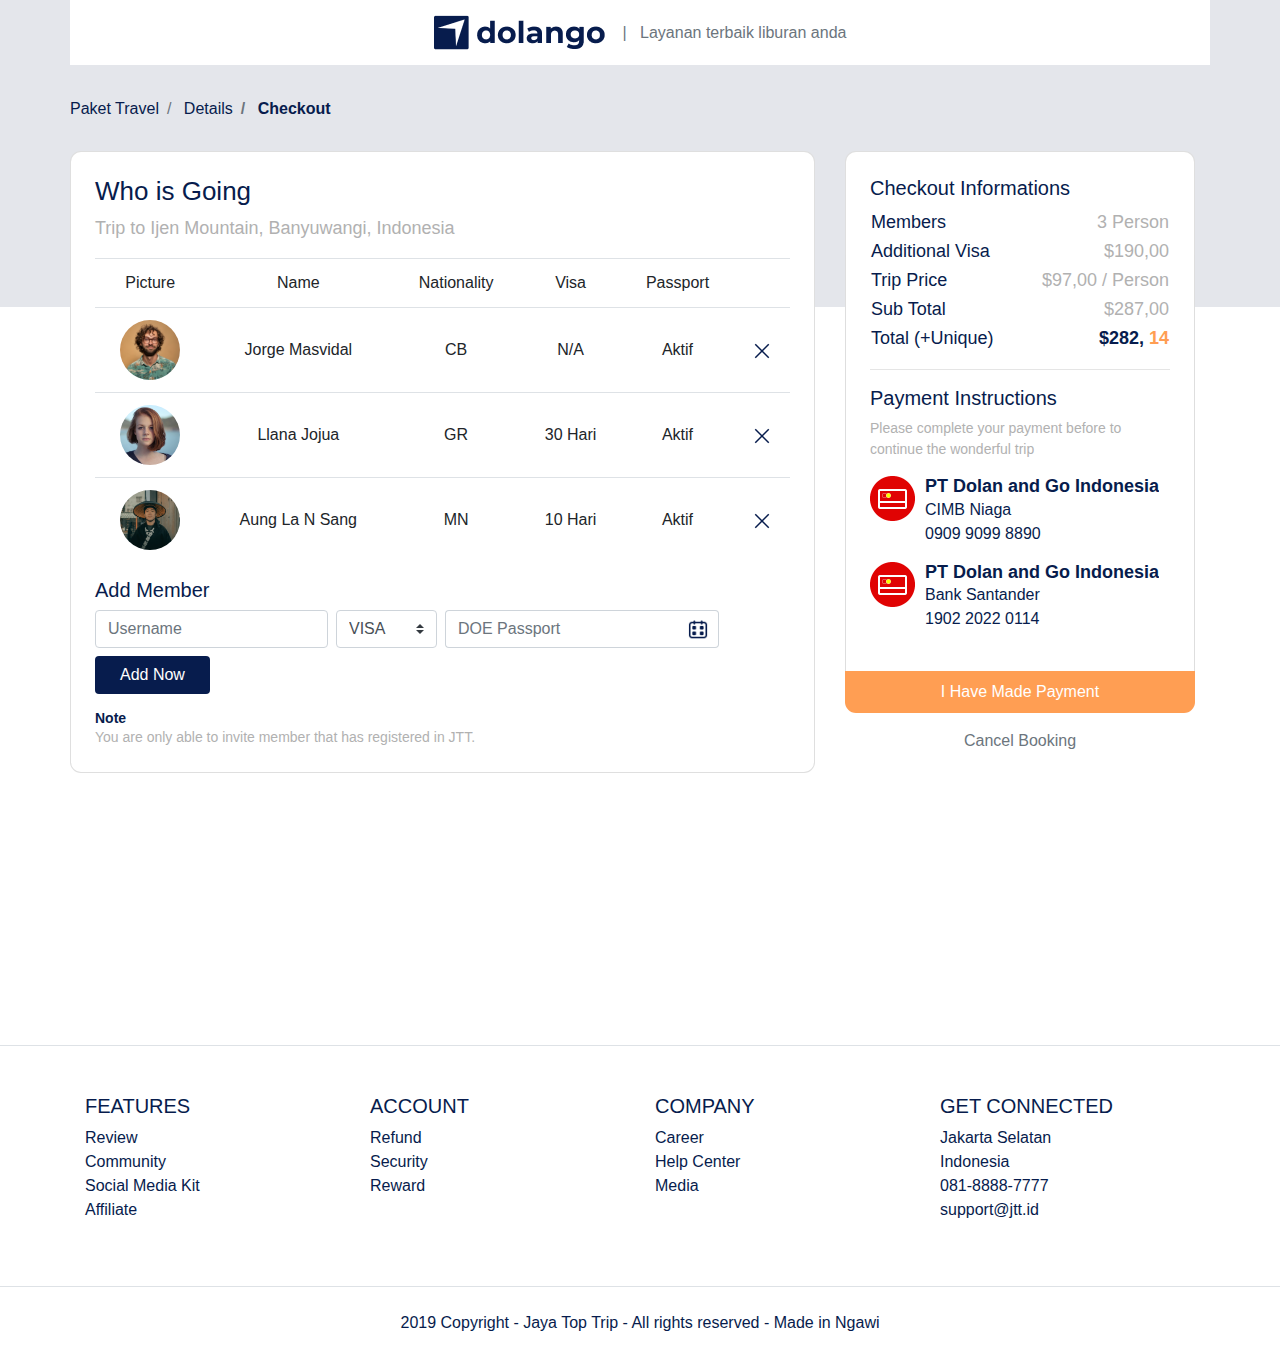
==== commit cba07236: "Merge branch 'oprek-project/26-12-23'" ====
--- a/checkout.html
+++ b/checkout.html
@@ -19,7 +19,7 @@
         <nav class="row navbar navbar-expand-lg navbar-light bg-white">
             <div class="navbar-nav ml-auto mr-auto mr-sm-auto mr-lg-0 mr-md-auto">
                 <a href="index.html" class="navbar-brand">
-                    <img src="frontend/images/dolango-LogoDNTYFix.png" alt="">
+                    <img src="frontend/images/dolango-LogoDNTYFix3.png" alt="">
                 </a>
             </div>
             <ul class="navbar-nav mr-auto d-none d-lg-block">
@@ -63,7 +63,7 @@
                             <h1>Who is Going</h1>
                             <!-- p -->
                             <p>
-                                Trip to Ubud, Bali, Indonesia
+                                Trip to Ijen Mountain, Banyuwangi, Indonesia
                             </p>
                             <!-- attendee -->
                             <div class="attendee">
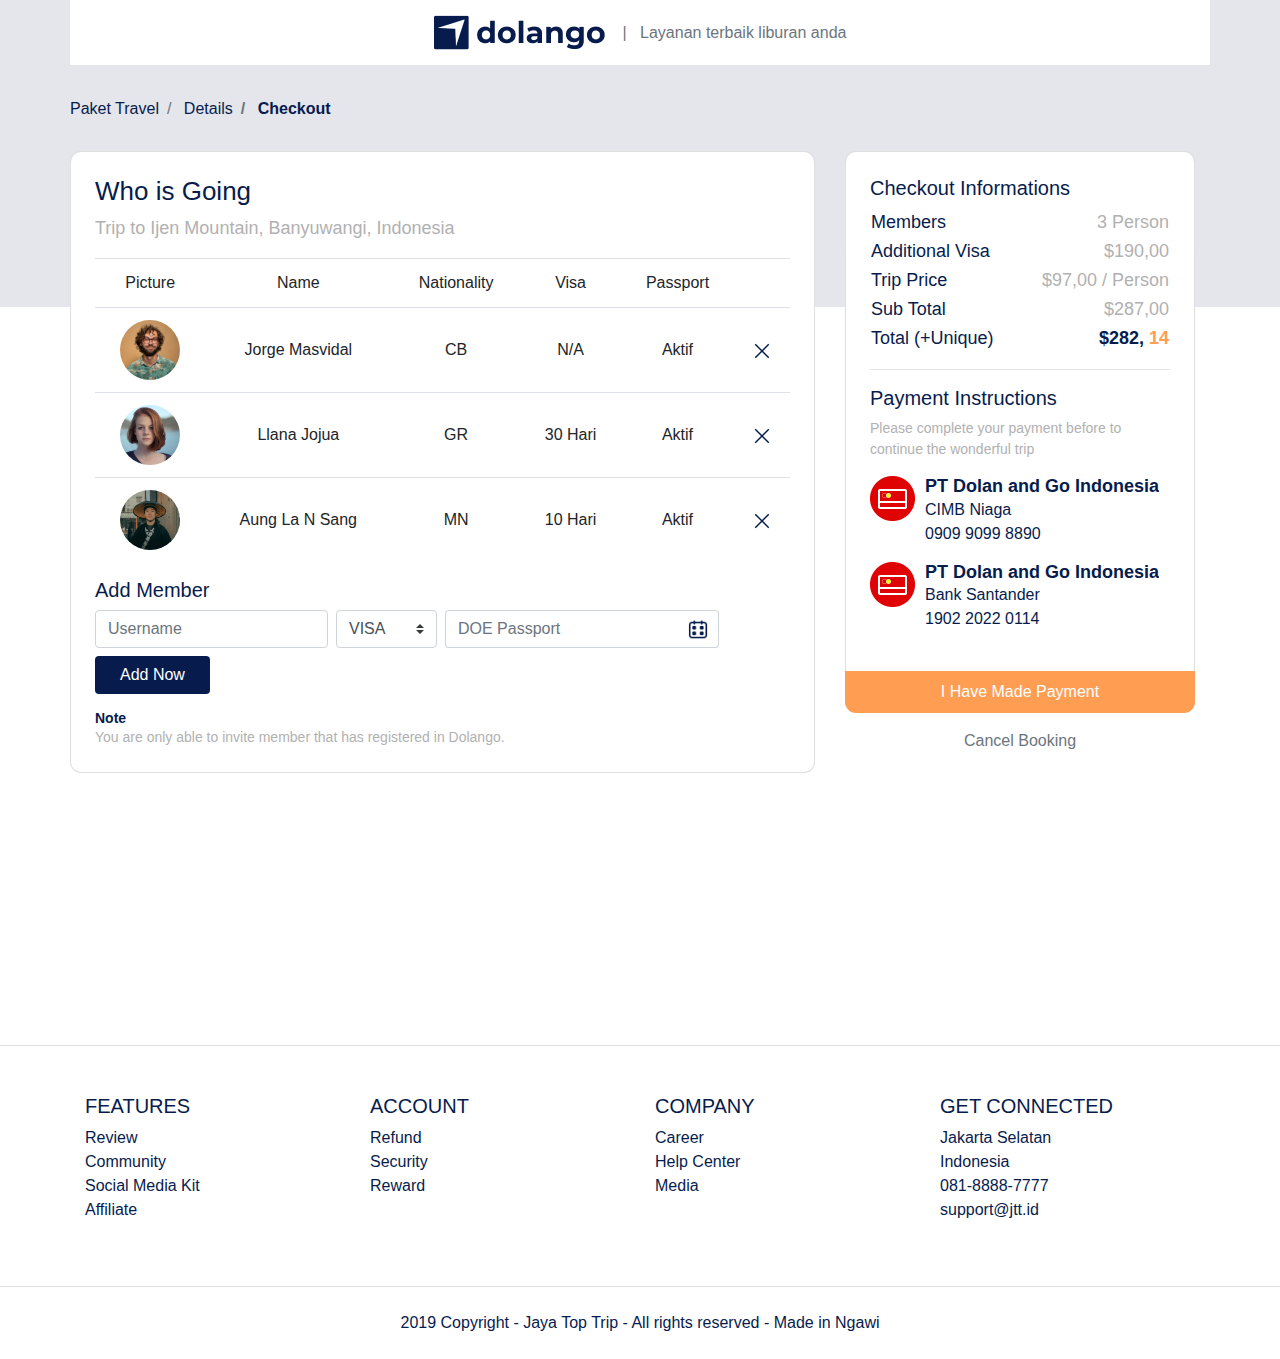
==== commit 2a60a1cd: "chore: change text in class mt-2 mb-0, checkout.html" ====
--- a/checkout.html
+++ b/checkout.html
@@ -193,7 +193,7 @@
                                 <!-- note instruction -->
                                 <h3 class="mt-2 mb-0">Note</h3>
                                 <p class="disclaimer mb-0">
-                                    You are only able to invite member that has registered in JTT.
+                                    You are only able to invite member that has registered in Dolango.
                                 </p>
                             </div>
                         </div>
--- a/frontend/styles/main.css
+++ b/frontend/styles/main.css
@@ -349,10 +349,7 @@
 .section-details-content .btn-join-now {
   background-color: #FF9E53;
   color: #FFFFFF;
-  border-top-left-radius: 0px;
-  border-top-right-radius: 0px;
-  border-bottom-left-radius: 11px;
-  border-bottom-right-radius: 11px;
+  border-radius: 0px 0px 11px 11px;
 }
 .section-details-content .btn-join-now:hover {
   background-color: #FF857C;
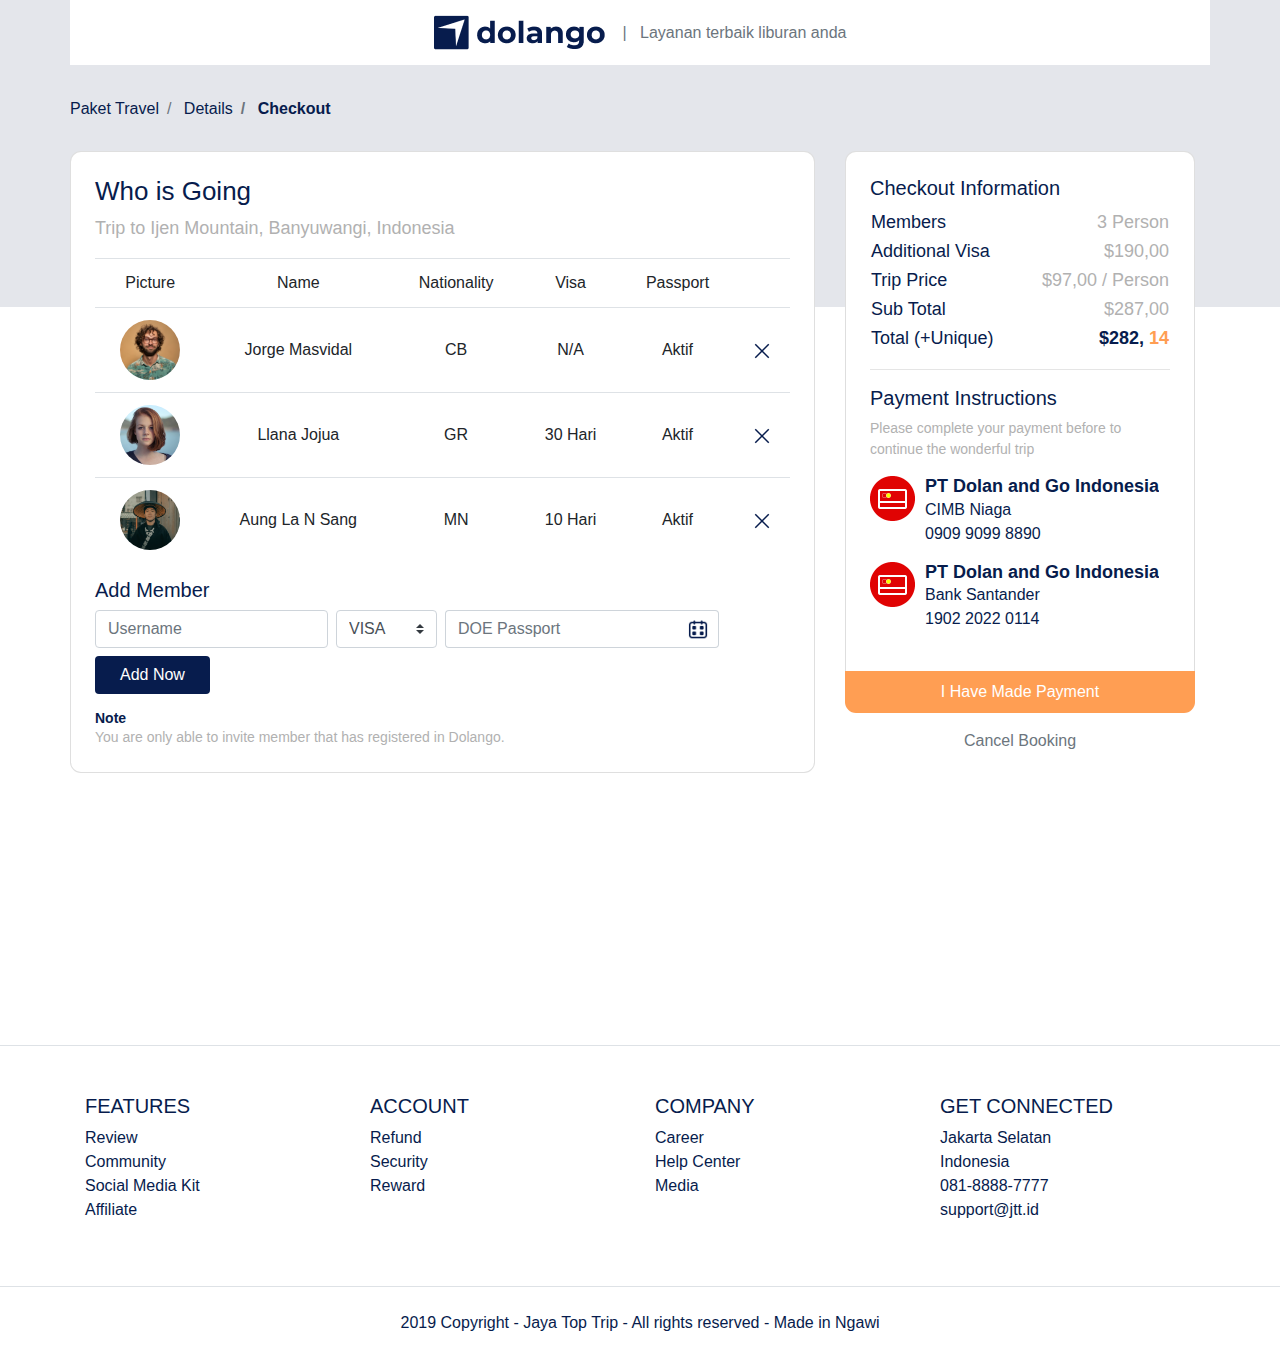
==== commit 36f86da2: "chore: change text in class card-details" ====
--- a/checkout.html
+++ b/checkout.html
@@ -202,7 +202,7 @@
                     <div class="col-lg-4">
                         <div class="card card-details card-right">
                             <!-- Tekan: Checkout Informations  -->
-                            <h2>Checkout Informations</h2>
+                            <h2>Checkout Information</h2>
                             <table class="trip-information">
                                 <tr>
                                     <th width="50%">Members</th>
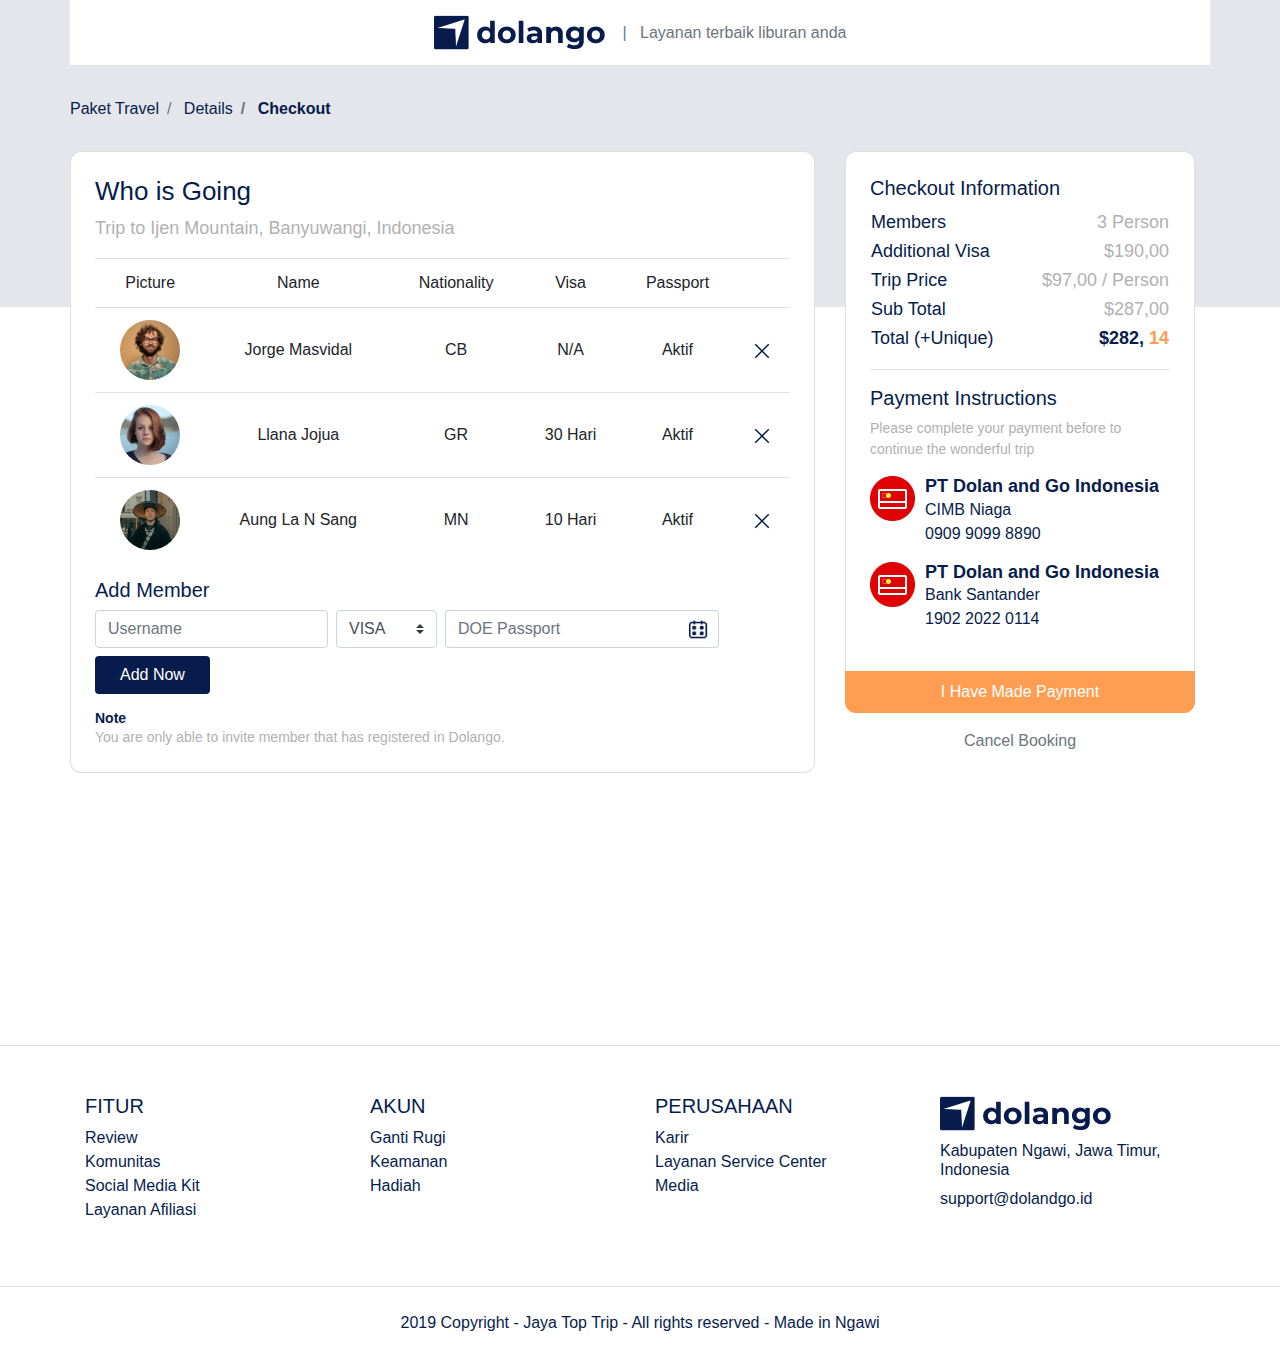
==== commit 7c45b961: "chore: change footer in checkout.html" ====
--- a/checkout.html
+++ b/checkout.html
@@ -298,40 +298,38 @@
                 <div class="col-12">
                     <div class="row">
                         <div class="col-12 col-lg-3">
-                            <h5>FEATURES</h5>
+                            <h5>FITUR</h5>
                             <ul class="list-unstyled">
                                 <li><a href="#">Review</a></li>
-                                <li><a href="#">Community</a></li>
+                                <li><a href="#">Komunitas</a></li>
                                 <li><a href="#">Social Media Kit</a></li>
-                                <li><a href="#">Affiliate</a></li>
+                                <li><a href="#">Layanan Afiliasi</a></li>
                             </ul>
                         </div>
                         <!-- footer 2 -->
                         <div class="col-12 col-lg-3">
-                            <h5>ACCOUNT</h5>
+                            <h5>AKUN</h5>
                             <ul class="list-unstyled">
-                                <li><a href="#">Refund</a></li>
-                                <li><a href="#">Security</a></li>
-                                <li><a href="#">Reward</a></li>
+                                <li><a href="#">Ganti Rugi</a></li>
+                                <li><a href="#">Keamanan</a></li>
+                                <li><a href="#">Hadiah</a></li>
                             </ul>
                         </div>
                         <!-- footer 3 -->
                         <div class="col-12 col-lg-3">
-                            <h5>COMPANY</h5>
+                            <h5>PERUSAHAAN</h5>
                             <ul class="list-unstyled">
-                                <li><a href="#">Career</a></li>
-                                <li><a href="#">Help Center</a></li>
+                                <li><a href="#">Karir</a></li>
+                                <li><a href="#">Layanan Service Center</a></li>
                                 <li><a href="#">Media</a></li>
                             </ul>
                         </div>
                         <!-- footer 4 -->
                         <div class="col-12 col-lg-3">
-                            <h5>GET CONNECTED</h5>
+                            <h5><img src="frontend/images/dolango-LogoDNTYFix3.png" alt=""></h5>
                             <ul class="list-unstyled">
-                                <li><a href="#">Jakarta Selatan</a></li>
-                                <li><a href="#">Indonesia</a></li>
-                                <li><a href="#">081-8888-7777</a></li>
-                                <li><a href="#">support@jtt.id</a></li>
+                                <li><h6>Kabupaten Ngawi, Jawa Timur, Indonesia</h6></li>
+                                <li><a href="#">support@dolandgo.id</a></li>
                             </ul>
                         </div>
                     </div>
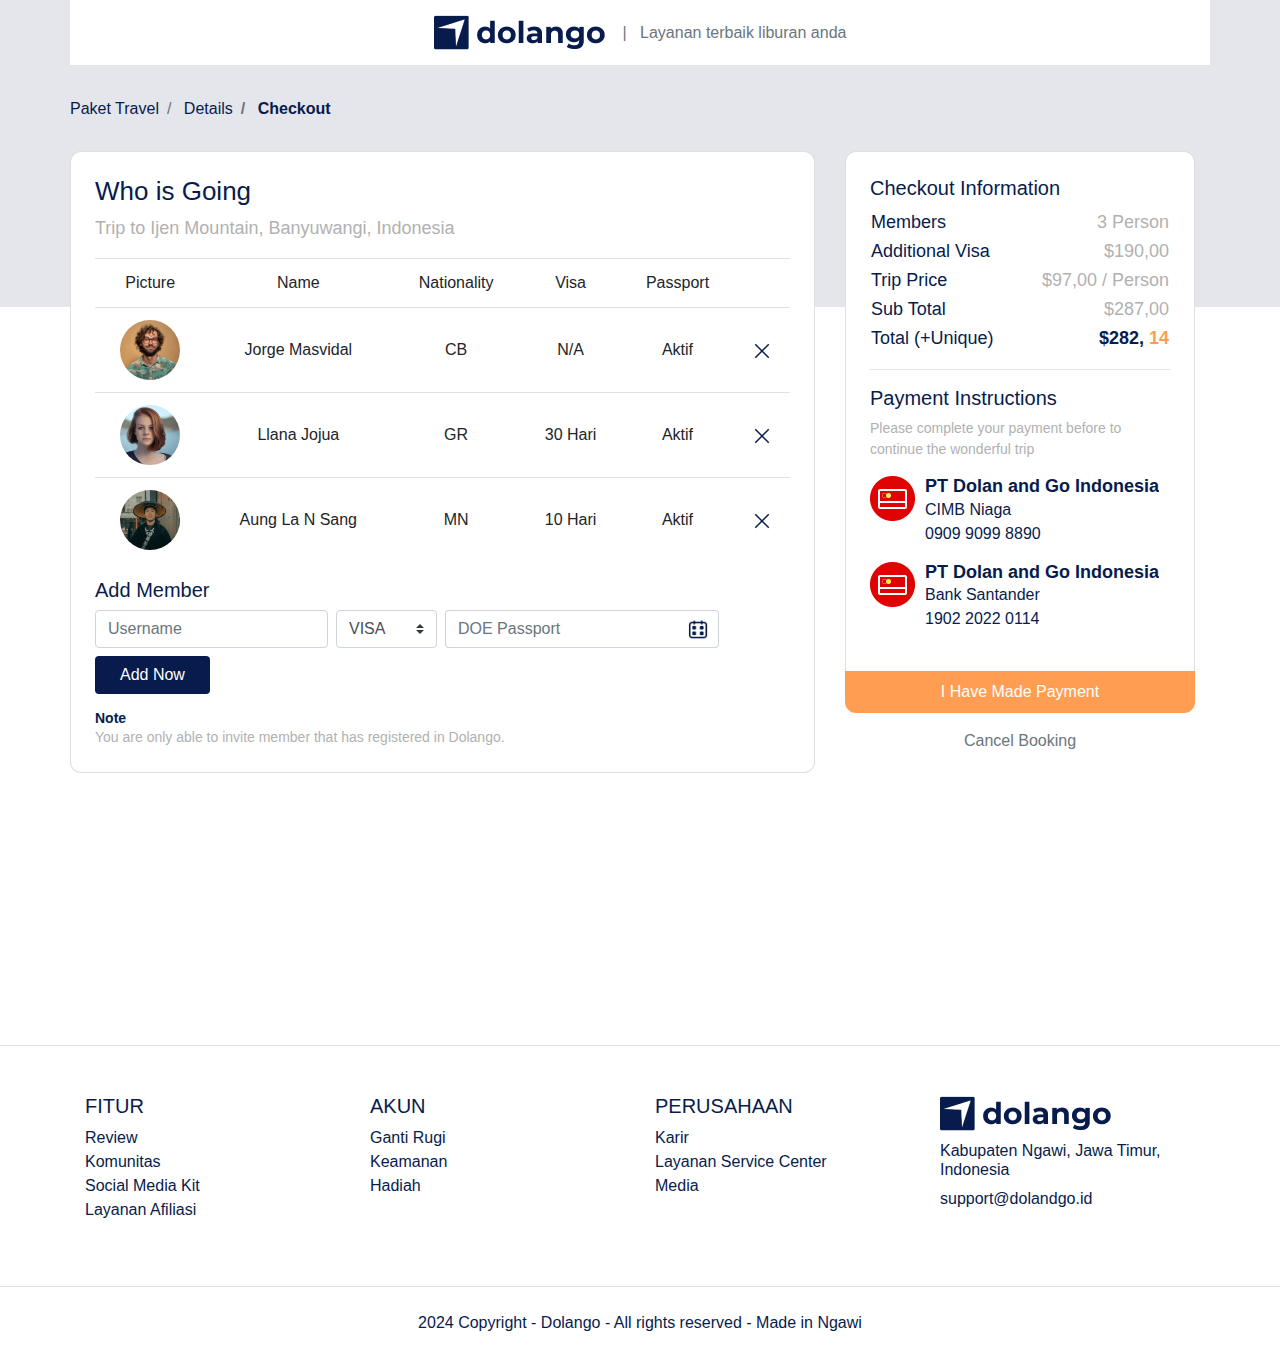
==== commit a9919633: "change text in footer copyright section, class container-fluid checkout.html" ====
--- a/checkout.html
+++ b/checkout.html
@@ -340,7 +340,7 @@
         <div class="container-fluid">
             <div class="row border-top justify-content-center align-items-center pt-4">
                 <div class="col-auto text-gray-500 font-weight-light">
-                    2019 Copyright - Jaya Top Trip - All rights reserved - Made in Ngawi
+                    2024 Copyright - Dolango - All rights reserved - Made in Ngawi
                 </div>
             </div>
         </div>
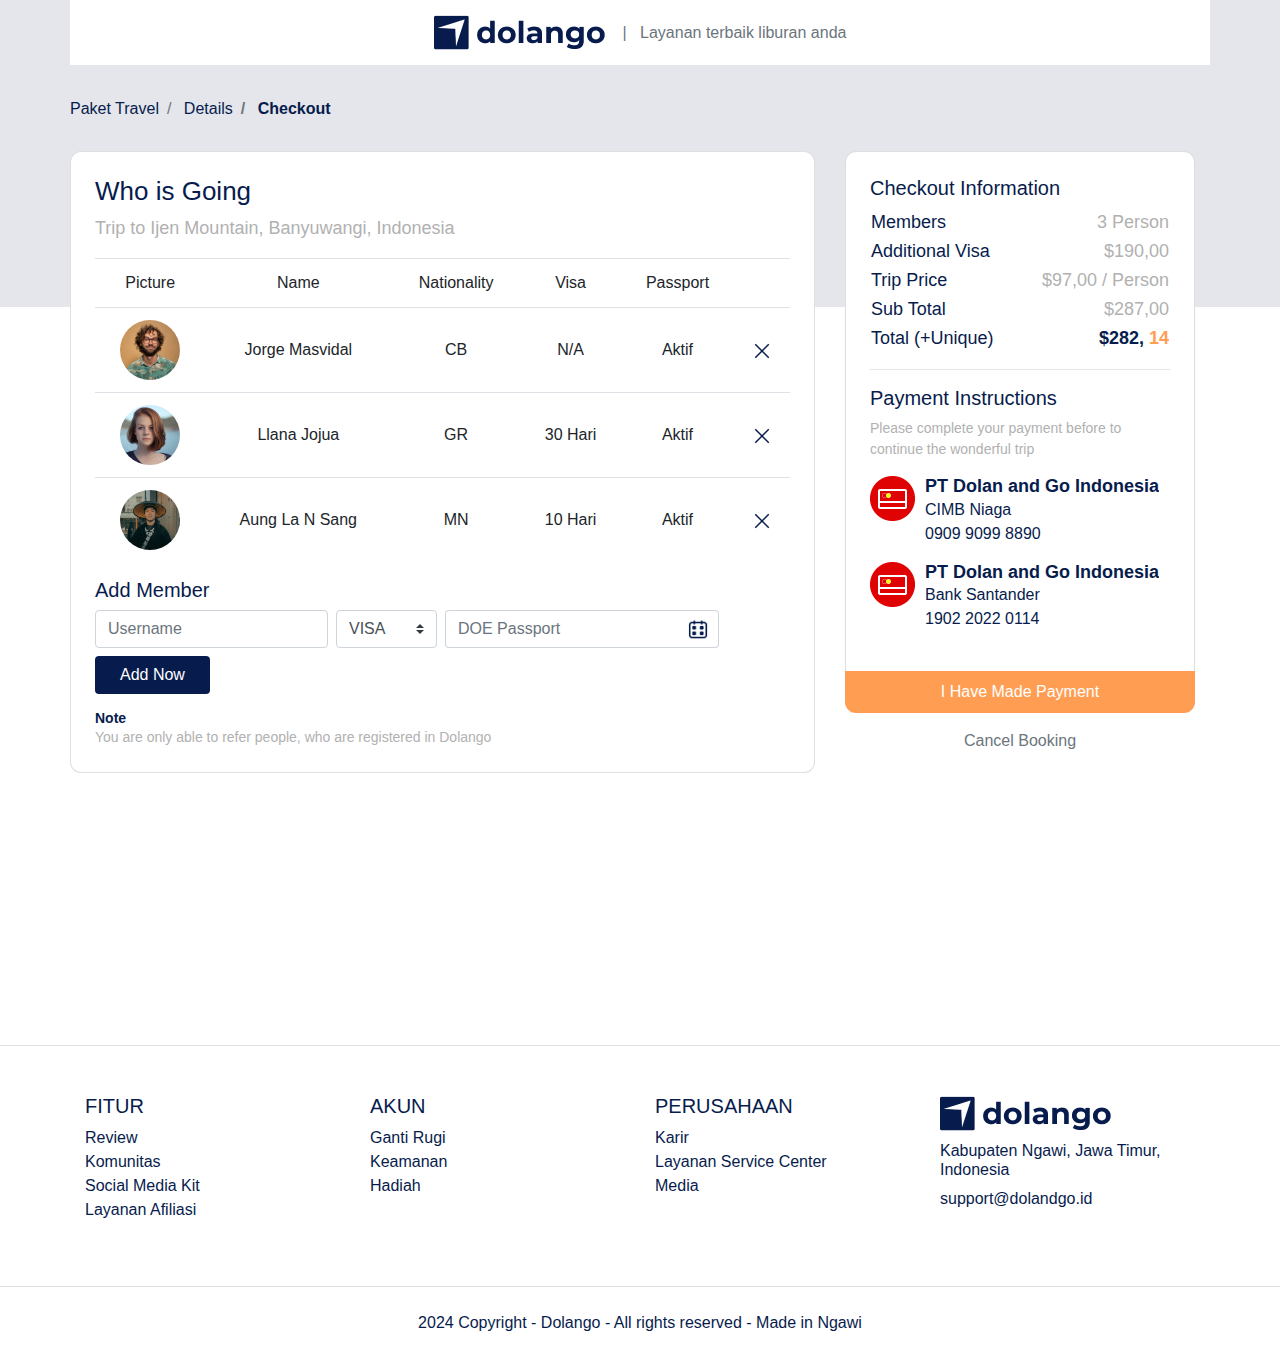
==== commit 5c25949f: "chore: change text in note" ====
--- a/checkout.html
+++ b/checkout.html
@@ -193,7 +193,7 @@
                                 <!-- note instruction -->
                                 <h3 class="mt-2 mb-0">Note</h3>
                                 <p class="disclaimer mb-0">
-                                    You are only able to invite member that has registered in Dolango.
+                                    You are only able to refer people, who are registered in Dolango
                                 </p>
                             </div>
                         </div>
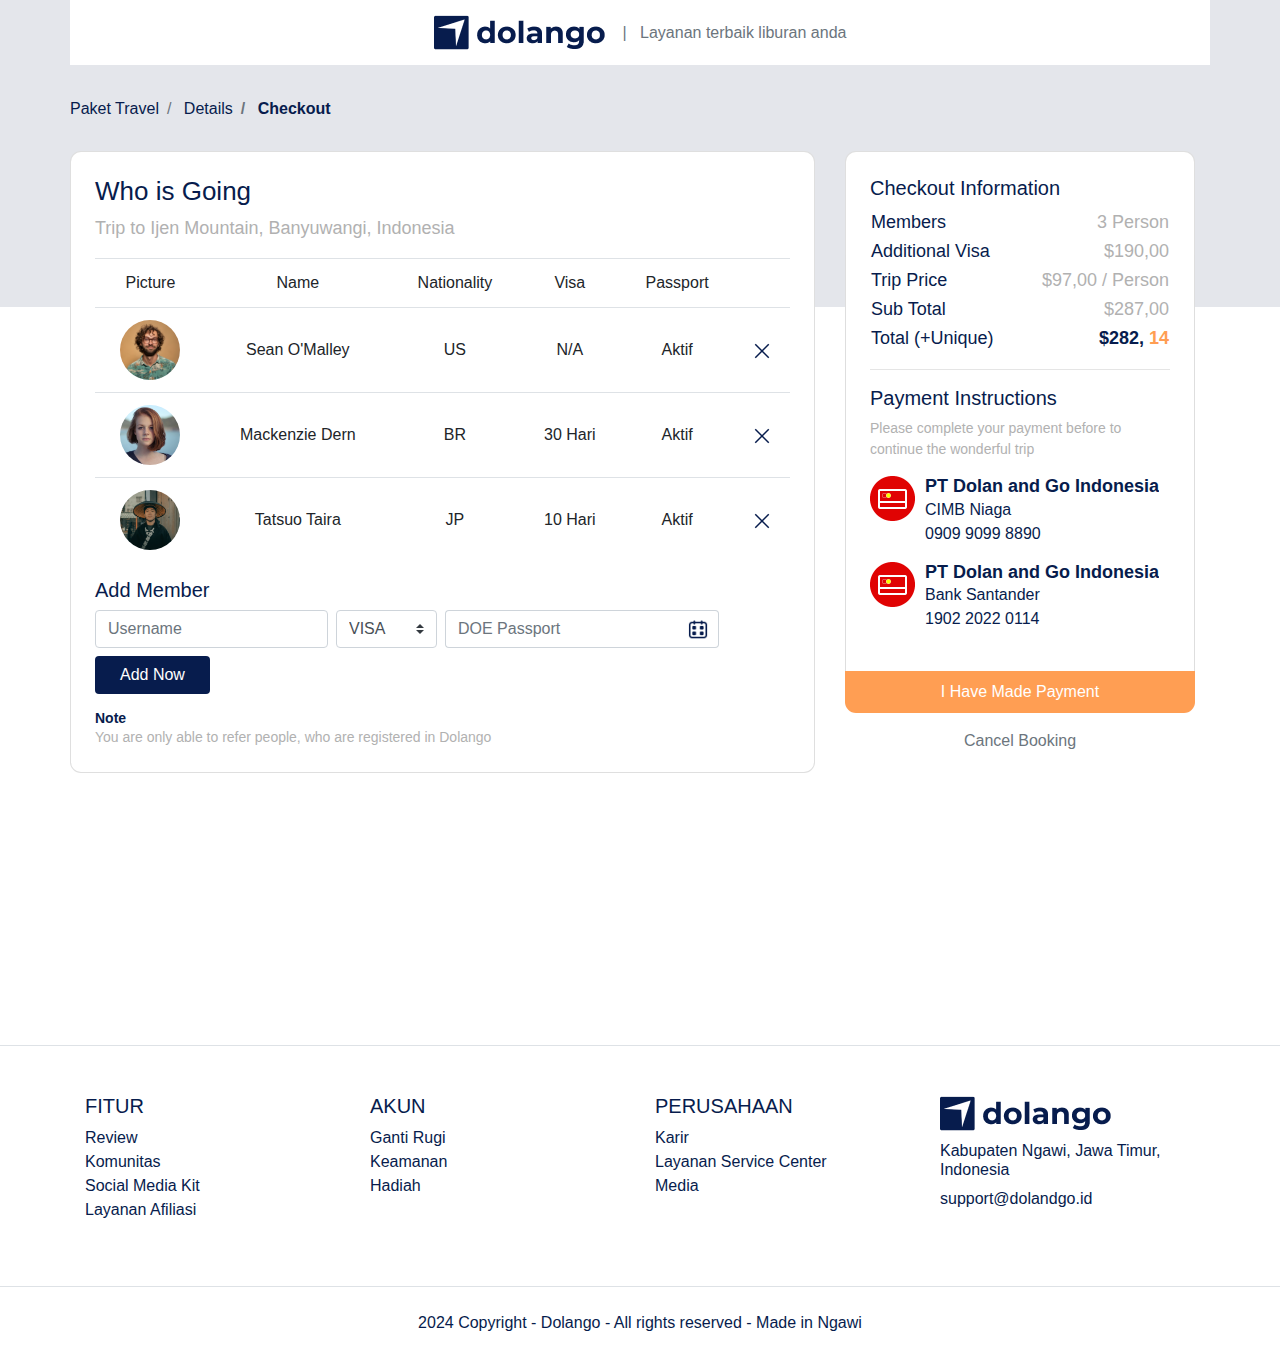
==== commit b3653303: "chore: change name in class attendee" ====
--- a/checkout.html
+++ b/checkout.html
@@ -86,11 +86,11 @@
                                             </td>
                                             <!-- td-align middle -->
                                             <td class="align-middle">
-                                                Jorge Masvidal
+                                                Sean O'Malley
                                             </td>
                                             <!-- 2 -->
                                             <td class="align-middle">
-                                                CB
+                                                US
                                             </td>
                                             <!-- 3 -->
                                             <td class="align-middle">
@@ -114,11 +114,11 @@
                                             </td>
                                             <!-- td-align middle -->
                                             <td class="align-middle">
-                                                Llana Jojua
+                                                Mackenzie Dern
                                             </td>
                                             <!-- 2 -->
                                             <td class="align-middle">
-                                                GR
+                                                BR
                                             </td>
                                             <!-- 3 -->
                                             <td class="align-middle">
@@ -142,11 +142,11 @@
                                             </td>
                                             <!-- td-align middle -->
                                             <td class="align-middle">
-                                                Aung La N Sang
+                                                Tatsuo Taira
                                             </td>
                                             <!-- 2 -->
                                             <td class="align-middle">
-                                                MN
+                                                JP
                                             </td>
                                             <!-- 3 -->
                                             <td class="align-middle">
